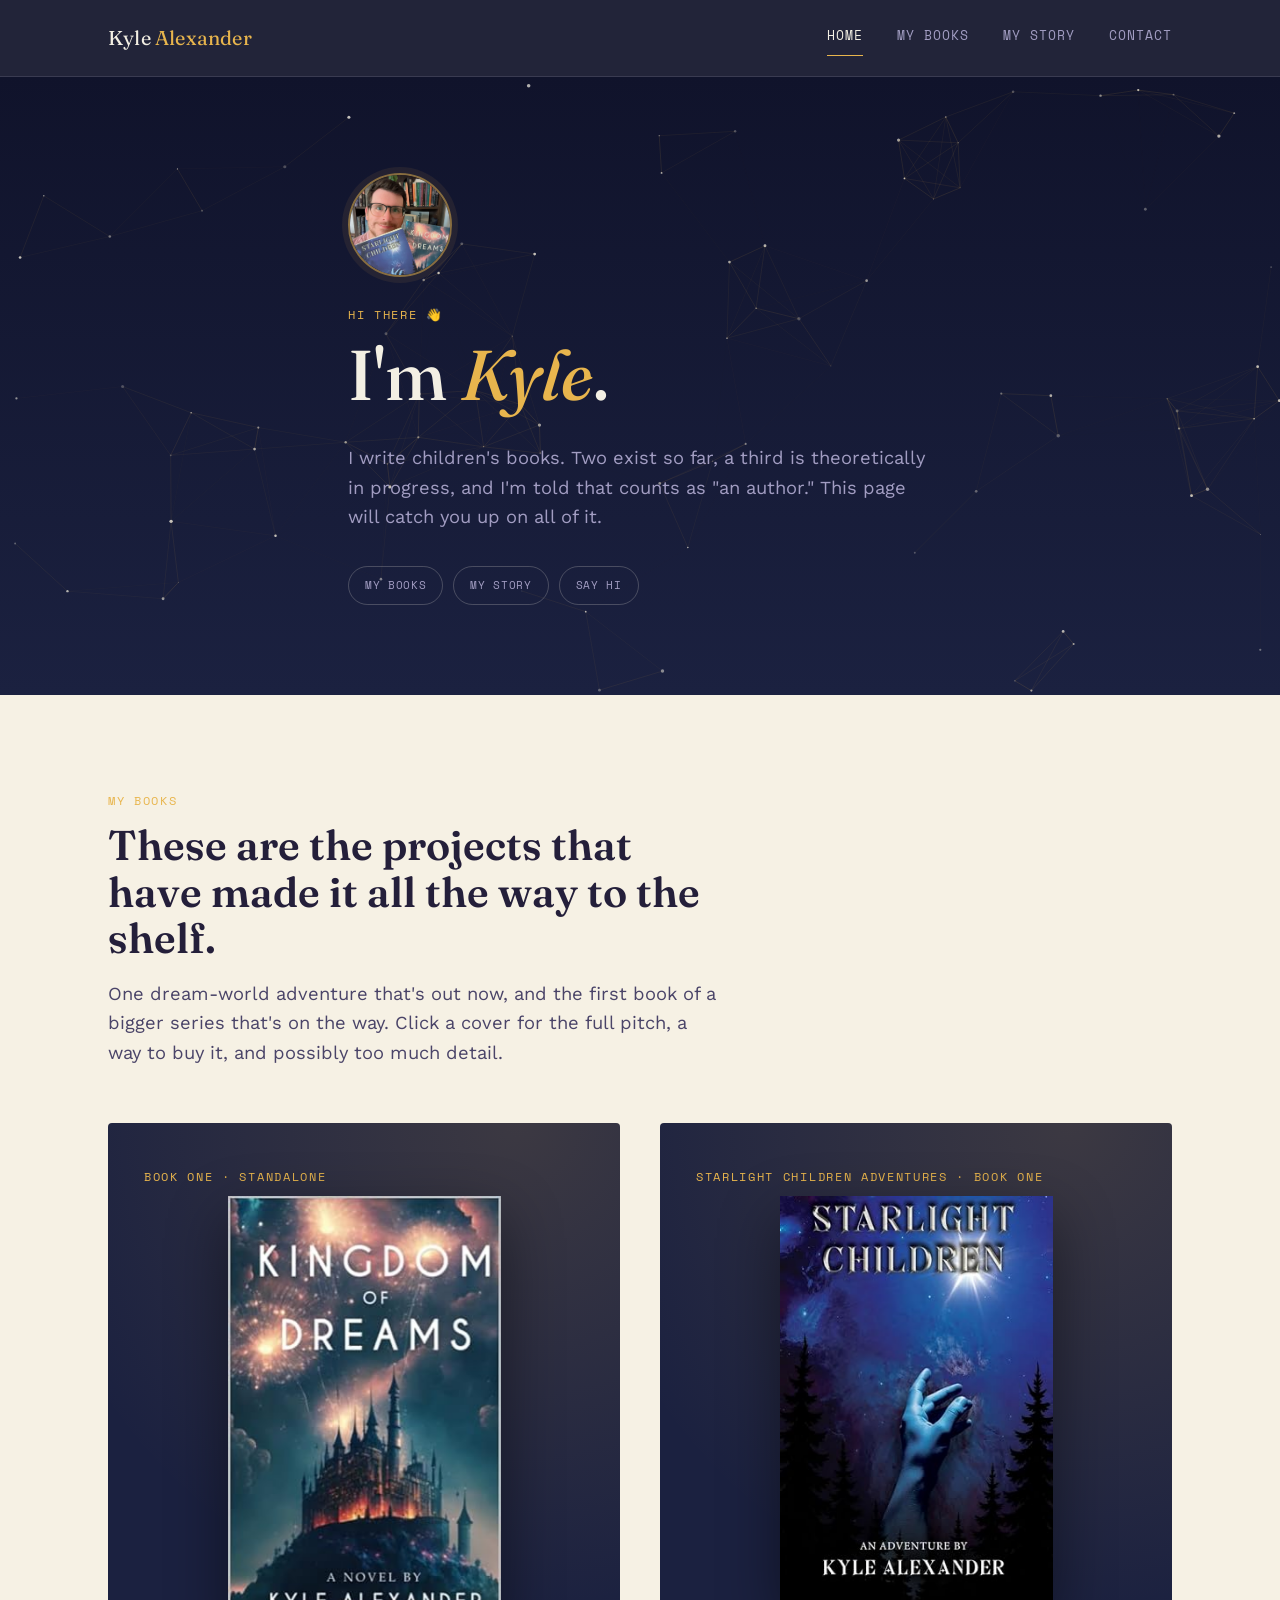
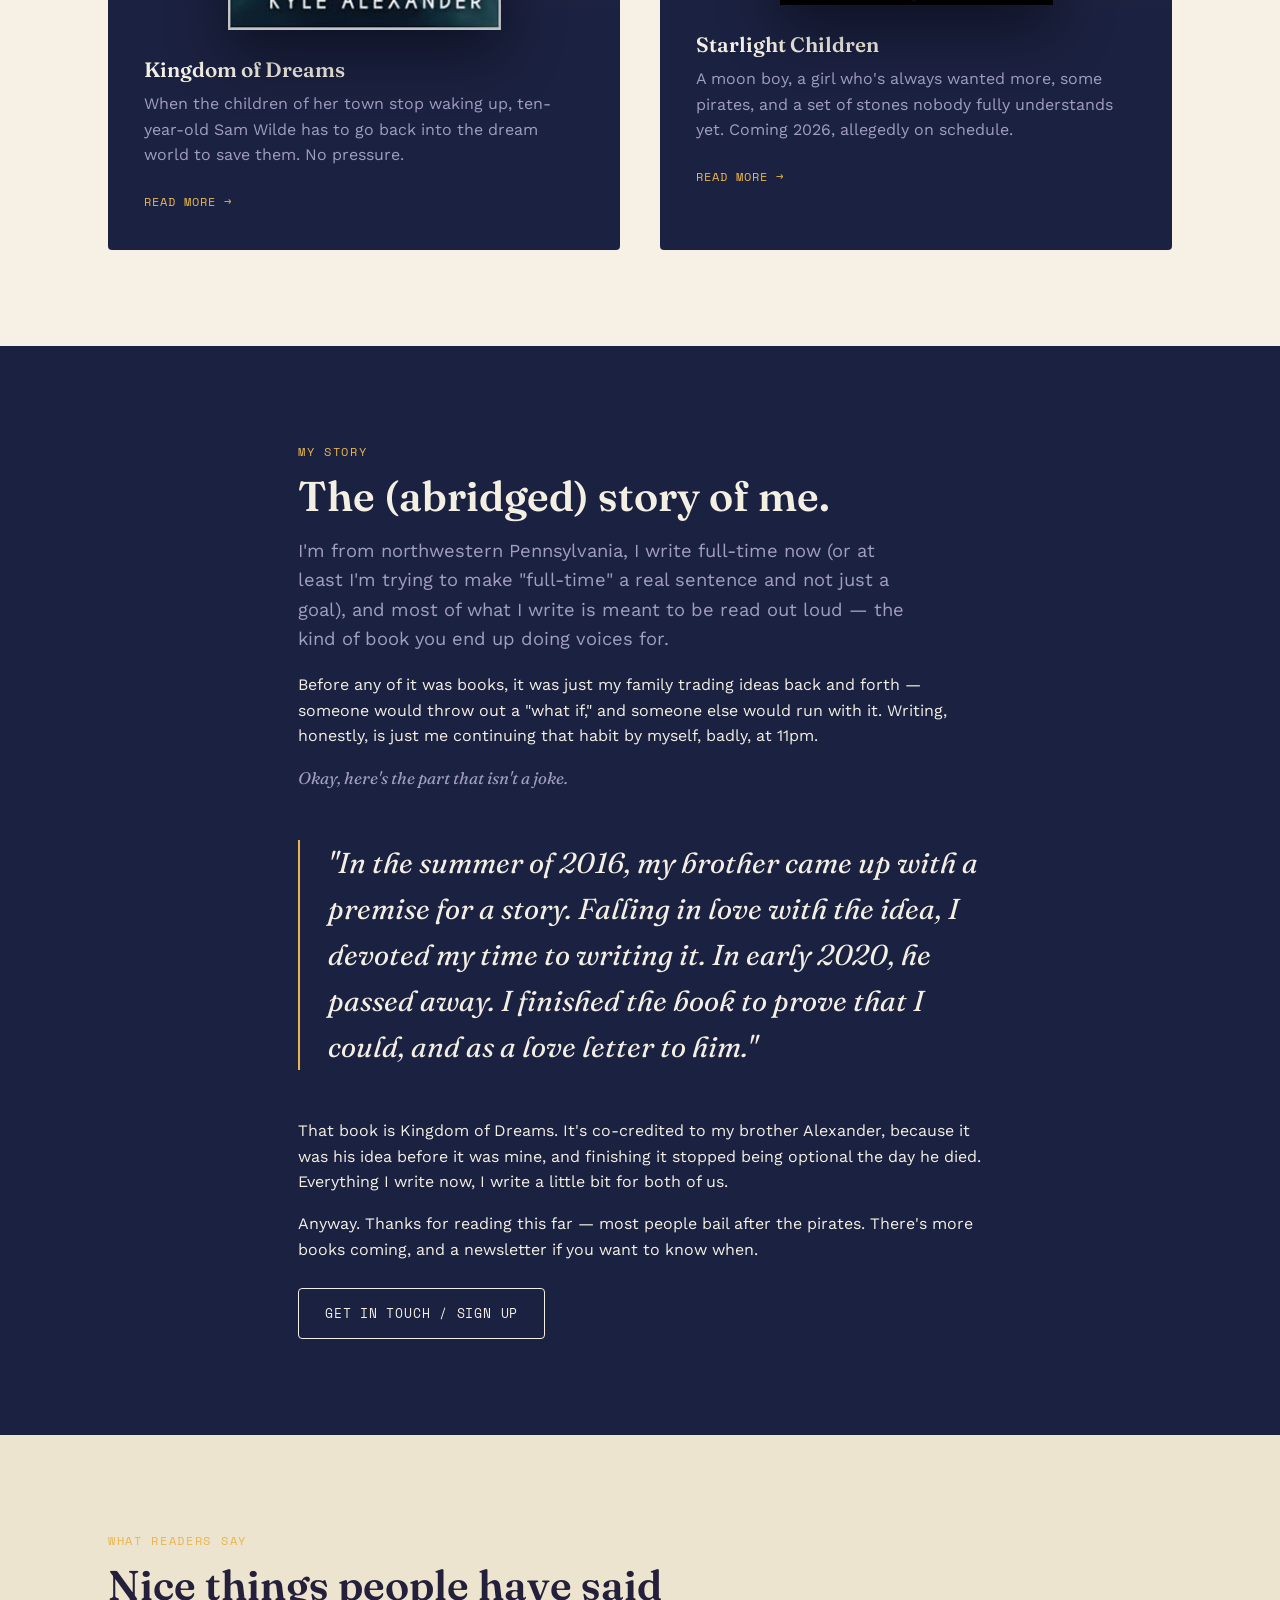
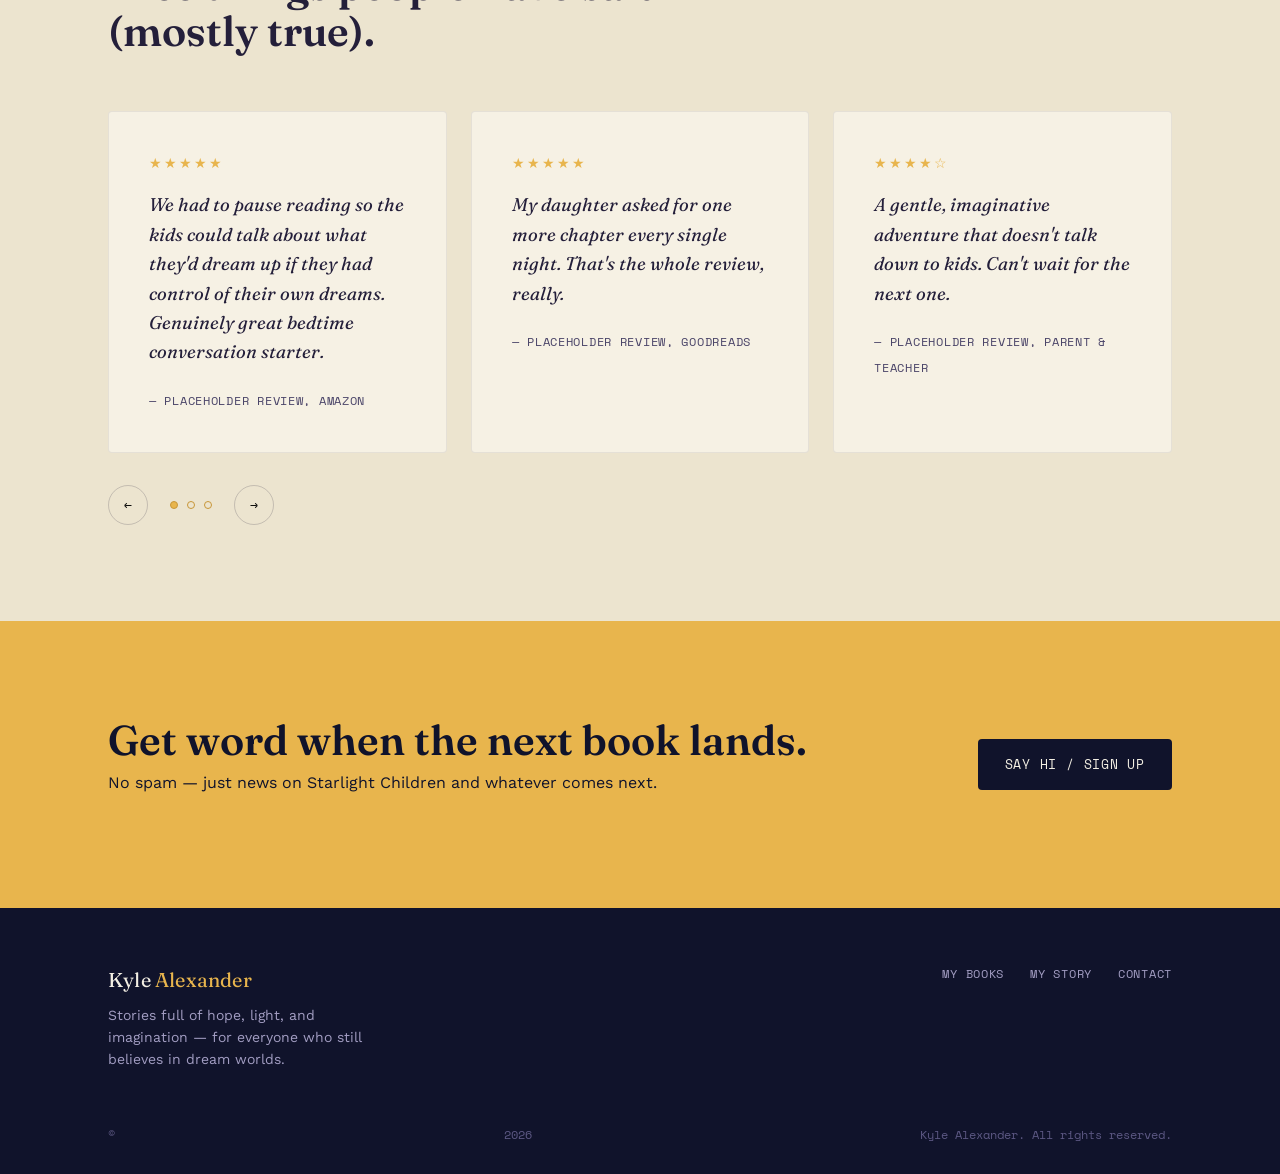
==== index.html @ 5c40b2c9 "Kyle Alexander Writes - initial commit" ====
<!DOCTYPE html>
<html lang="en">
<head>
<meta charset="UTF-8">
<meta name="viewport" content="width=device-width, initial-scale=1.0">
<title>Kyle Alexander — Author of Kingdom of Dreams &amp; Starlight Children</title>
<meta name="description" content="Hi, I'm Kyle. I write kids' books about dream worlds and moon boys. Here are the books, and the story behind them.">
<link rel="preconnect" href="https://fonts.googleapis.com">
<link rel="preconnect" href="https://fonts.gstatic.com" crossorigin>
<link href="https://fonts.googleapis.com/css2?family=Fraunces:ital,wght@0,400;0,500;0,600;1,500&family=Work+Sans:wght@400;500;600&family=Space+Mono:wght@400;700&display=swap" rel="stylesheet">
<link rel="icon" href="assets/kyle-small.webp" type="image/webp">
<link rel="stylesheet" href="style.css">
</head>
<body>

<nav class="site-nav">
  <div class="wrap">
    <a href="index.html" class="brand">Kyle <span>Alexander</span></a>
    <button class="nav-toggle" aria-label="Toggle menu" aria-expanded="false">
      <span></span><span></span><span></span>
    </button>
    <div class="nav-links">
      <a href="index.html" class="active">Home</a>
      <a href="index.html#books">My Books</a>
      <a href="index.html#story">My Story</a>
      <a href="contact.html">Contact</a>
    </div>
  </div>
</nav>

<header class="intro-hero">
  <canvas id="hero-sky" aria-hidden="true"></canvas>
  <div class="wrap">
    <div class="portrait-avatar reveal">
      <img src="assets/kyle-alexander.png" alt="Kyle Alexander">
    </div>
    <p class="eyebrow reveal">Hi there 👋</p>
    <h1 class="reveal">I'm <em>Kyle</em>.</h1>
    <p class="lede reveal">I write children's books. Two exist so far, a third is theoretically in progress, and I'm told that counts as "an author." This page will catch you up on all of it.</p>
    <div class="jump-row reveal">
      <a href="#books" class="jump-pill">My books</a>
      <a href="#story" class="jump-pill">My story</a>
      <a href="contact.html" class="jump-pill">Say hi</a>
    </div>
  </div>
</header>

<section class="section-parchment" id="books">
  <div class="wrap">
    <div class="section-head reveal">
      <p class="eyebrow">My books</p>
      <h2>These are the projects that have made it all the way to the shelf.</h2>
      <p class="lede">One dream-world adventure that's out now, and the first book of a bigger series that's on the way. Click a cover for the full pitch, a way to buy it, and possibly too much detail.</p>
    </div>

    <div class="book-grid">
      <a href="kingdom-of-dreams.html" class="book-card reveal">
        <p class="eyebrow">Book One · Standalone</p>
        <div class="cover-wrap">
          <img class="cover" src="assets/kingdom-of-dreams.jpg" alt="Kingdom of Dreams book cover">
        </div>
        <h3>Kingdom of Dreams</h3>
        <p class="hook">When the children of her town stop waking up, ten-year-old Sam Wilde has to go back into the dream world to save them. No pressure.</p>
        <span class="go">Read more <span class="arrow">→</span></span>
      </a>

      <a href="starlight-children.html" class="book-card reveal">
        <p class="eyebrow">Starlight Children Adventures · Book One</p>
        <div class="cover-wrap">
          <img class="cover" src="assets/starlight-children.jpg" alt="Starlight Children book cover">
        </div>
        <h3>Starlight Children</h3>
        <p class="hook">A moon boy, a girl who's always wanted more, some pirates, and a set of stones nobody fully understands yet. Coming 2026, allegedly on schedule.</p>
        <span class="go">Read more <span class="arrow">→</span></span>
      </a>
    </div>
  </div>
</section>

<section class="section-dark" id="story">
  <div class="wrap" style="max-width:74ch;">
    <p class="eyebrow reveal">My story</p>
    <h2 class="reveal">The (abridged) story of me.</h2>

    <p class="lede reveal">I'm from northwestern Pennsylvania, I write full-time now (or at least I'm trying to make "full-time" a real sentence and not just a goal), and most of what I write is meant to be read out loud — the kind of book you end up doing voices for.</p>

    <p class="reveal">Before any of it was books, it was just my family trading ideas back and forth — someone would throw out a "what if," and someone else would run with it. Writing, honestly, is just me continuing that habit by myself, badly, at 11pm.</p>

    <p class="reveal aside-note-dark">Okay, here's the part that isn't a joke.</p>

    <p class="pull-quote reveal">"In the summer of 2016, my brother came up with a premise for a story. Falling in love with the idea, I devoted my time to writing it. In early 2020, he passed away. I finished the book to prove that I could, and as a love letter to him."</p>

    <p class="reveal">That book is Kingdom of Dreams. It's co-credited to my brother Alexander, because it was his idea before it was mine, and finishing it stopped being optional the day he died. Everything I write now, I write a little bit for both of us.</p>

    <p class="reveal">Anyway. Thanks for reading this far — most people bail after the pirates. There's more books coming, and a newsletter if you want to know when.</p>

    <div class="btn-row reveal">
      <a href="contact.html" class="btn btn-outline">Get in touch / sign up</a>
    </div>
  </div>
</section>

<section class="testimonial-band">
  <div class="wrap">
    <div class="section-head reveal">
      <p class="eyebrow">What readers say</p>
      <h2>Nice things people have said (mostly true).</h2>
    </div>

    <div class="carousel" data-carousel>
      <div class="carousel-track">

        <article class="testimonial">
          <p class="stars">★★★★★</p>
          <blockquote>We had to pause reading so the kids could talk about what they'd dream up if they had control of their own dreams. Genuinely great bedtime conversation starter.</blockquote>
          <cite>— Placeholder review, Amazon</cite>
        </article>

        <article class="testimonial">
          <p class="stars">★★★★★</p>
          <blockquote>My daughter asked for one more chapter every single night. That's the whole review, really.</blockquote>
          <cite>— Placeholder review, Goodreads</cite>
        </article>

        <article class="testimonial">
          <p class="stars">★★★★☆</p>
          <blockquote>A gentle, imaginative adventure that doesn't talk down to kids. Can't wait for the next one.</blockquote>
          <cite>— Placeholder review, parent &amp; teacher</cite>
        </article>

        <article class="testimonial">
          <p class="stars">★★★★★</p>
          <blockquote>The kind of book you find yourself thinking about long after the last page. Beautifully hopeful.</blockquote>
          <cite>— Placeholder review, Amazon</cite>
        </article>

        <article class="testimonial">
          <p class="stars">★★★★★</p>
          <blockquote>Read it in three sittings with my nephew. He's already asking when Starlight Children comes out.</blockquote>
          <cite>— Placeholder review, Goodreads</cite>
        </article>

      </div>

      <div class="carousel-controls">
        <button class="carousel-arrow" data-prev aria-label="Previous testimonials">←</button>
        <div class="carousel-dots"></div>
        <button class="carousel-arrow" data-next aria-label="Next testimonials">→</button>
      </div>
    </div>
  </div>
</section>

<section class="newsletter-band">
  <div class="wrap">
    <div>
      <h2>Get word when the next book lands.</h2>
      <p>No spam — just news on Starlight Children and whatever comes next.</p>
    </div>
    <a href="contact.html" class="btn btn-primary">Say hi / sign up</a>
  </div>
</section>

<footer>
  <div class="wrap">
    <div>
      <div class="brand">Kyle <span>Alexander</span></div>
      <p style="max-width:32ch; font-size:14px;">Stories full of hope, light, and imagination — for everyone who still believes in dream worlds.</p>
    </div>
    <div class="footer-links">
      <a href="index.html#books">My Books</a>
      <a href="index.html#story">My Story</a>
      <a href="contact.html">Contact</a>
    </div>
  </div>
  <div class="wrap footer-fine">© <span id="year"></span> Kyle Alexander. All rights reserved.</div>
</footer>

<script>document.getElementById("year").textContent = new Date().getFullYear();</script>
<script src="script.js"></script>
</body>
</html>
---- style.css ----
/* ==========================================================================
   Kyle Alexander — author site
   Design language: dusk-sky / star-chart. Dark indigo grounds, warm gold
   starlight accents, a dusty rose for the personal/family thread. Mono
   "catalog" labels stand in for the numbered-list default, styled like
   entries in a star chart — it's a stand-in for chapter/book numbering
   that actually means something for this subject.
   ========================================================================== */

:root {
  --midnight: #10132b;
  --indigo: #1b2140;
  --indigo-soft: #262c52;
  --indigo-line: rgba(232, 226, 255, 0.12);

  --parchment: #f6f1e4;
  --parchment-dim: #ece4cf;
  --ink: #241f3a;
  --ink-soft: #4a4468;

  --gold: #e8b54d;
  --gold-dim: #c89638;
  --rose: #c97b84;

  --ivory: #f3efe3;
  --muted: #a29dc2;

  --font-display: "Fraunces", "Iowan Old Style", Georgia, serif;
  --font-body: "Work Sans", -apple-system, BlinkMacSystemFont, sans-serif;
  --font-mono: "Space Mono", "SFMono-Regular", Menlo, monospace;

  --container: 1120px;
  --radius: 4px;
}

* { box-sizing: border-box; }

html {
  scroll-behavior: smooth;
}

@media (prefers-reduced-motion: reduce) {
  html { scroll-behavior: auto; }
  * { animation-duration: 0.01ms !important; animation-iteration-count: 1 !important; transition-duration: 0.01ms !important; }
}

body {
  margin: 0;
  font-family: var(--font-body);
  background: var(--parchment);
  color: var(--ink);
  -webkit-font-smoothing: antialiased;
  line-height: 1.6;
}

img { max-width: 100%; display: block; }

a { color: inherit; text-decoration: none; }

.wrap {
  max-width: var(--container);
  margin: 0 auto;
  padding: 0 28px;
}

.eyebrow {
  font-family: var(--font-mono);
  font-size: 12px;
  letter-spacing: 0.14em;
  text-transform: uppercase;
  color: var(--gold);
}

h1, h2, h3 {
  font-family: var(--font-display);
  font-weight: 600;
  margin: 0 0 0.4em;
  line-height: 1.12;
}

h1 { font-size: clamp(2.4rem, 5vw + 1rem, 4.4rem); font-weight: 500; }
h2 { font-size: clamp(1.8rem, 2.6vw + 1rem, 2.6rem); }
h3 { font-size: 1.3rem; }

p { margin: 0 0 1em; }

.lede {
  font-size: 1.15rem;
  color: var(--ink-soft);
  max-width: 56ch;
}

/* ---------- buttons ---------- */
.btn {
  display: inline-flex;
  align-items: center;
  gap: 8px;
  font-family: var(--font-mono);
  font-size: 13px;
  letter-spacing: 0.06em;
  text-transform: uppercase;
  padding: 14px 26px;
  border-radius: var(--radius);
  border: 1px solid transparent;
  cursor: pointer;
  transition: transform 0.2s ease, background 0.2s ease, border-color 0.2s ease, color 0.2s ease;
}
.btn:active { transform: translateY(1px); }

.btn-primary {
  background: var(--gold);
  color: var(--midnight);
}
.btn-primary:hover { background: var(--ivory); }

.btn-outline {
  background: transparent;
  border-color: currentColor;
  color: inherit;
}
.btn-outline:hover { background: rgba(232, 181, 77, 0.12); border-color: var(--gold); color: var(--gold); }

.btn-row {
  display: flex;
  flex-wrap: wrap;
  gap: 14px;
  margin-top: 1.6em;
}

/* ---------- nav ---------- */
.site-nav {
  position: sticky;
  top: 0;
  z-index: 50;
  background: rgba(16, 19, 43, 0.92);
  backdrop-filter: blur(8px);
  border-bottom: 1px solid var(--indigo-line);
}
.site-nav .wrap {
  display: flex;
  align-items: center;
  justify-content: space-between;
  height: 76px;
}
.brand {
  font-family: var(--font-display);
  font-size: 1.25rem;
  color: var(--ivory);
  letter-spacing: 0.01em;
}
.brand span { color: var(--gold); }

.nav-links {
  display: flex;
  gap: 34px;
  font-family: var(--font-mono);
  font-size: 12.5px;
  letter-spacing: 0.08em;
  text-transform: uppercase;
}
.nav-links a {
  color: var(--muted);
  position: relative;
  padding-bottom: 4px;
  transition: color 0.2s ease;
}
.nav-links a:hover, .nav-links a.active { color: var(--ivory); }
.nav-links a.active::after {
  content: "";
  position: absolute;
  left: 0; right: 0; bottom: -6px;
  height: 1px;
  background: var(--gold);
}

.nav-toggle {
  display: none;
  flex-direction: column;
  gap: 5px;
  background: none;
  border: none;
  cursor: pointer;
  padding: 8px;
}
.nav-toggle span {
  width: 22px; height: 1.5px; background: var(--ivory);
}

@media (max-width: 760px) {
  .nav-toggle { display: flex; }
  .nav-links {
    position: absolute;
    top: 76px; left: 0; right: 0;
    background: var(--midnight);
    flex-direction: column;
    gap: 0;
    max-height: 0;
    overflow: hidden;
    transition: max-height 0.3s ease;
    border-bottom: 1px solid var(--indigo-line);
  }
  .nav-links.open { max-height: 320px; }
  .nav-links a { padding: 16px 28px; display: block; border-top: 1px solid var(--indigo-line); }
}

/* ---------- hero ---------- */
.hero {
  position: relative;
  background: linear-gradient(180deg, var(--midnight) 0%, var(--indigo) 100%);
  color: var(--ivory);
  overflow: hidden;
  padding: 108px 0 130px;
}
.hero canvas {
  position: absolute;
  inset: 0;
  width: 100%;
  height: 100%;
}
.hero .wrap { position: relative; z-index: 2; }
.hero-inner { max-width: 640px; }
.hero .lede { color: var(--muted); }
.hero h1 { color: var(--ivory); }
.hero h1 em { font-style: italic; color: var(--gold); }

.scroll-cue {
  margin-top: 64px;
  font-family: var(--font-mono);
  font-size: 11px;
  letter-spacing: 0.12em;
  text-transform: uppercase;
  color: var(--muted);
  display: flex;
  align-items: center;
  gap: 10px;
}
.scroll-cue::before {
  content: "";
  width: 26px; height: 1px;
  background: var(--gold);
  display: inline-block;
}

/* ---------- section shell ---------- */
section { padding: 96px 0; }
.section-head { max-width: 62ch; margin-bottom: 56px; }
.section-dark { background: var(--indigo); color: var(--ivory); }
.section-dark .section-head .lede { color: var(--muted); }
.section-parchment { background: var(--parchment); }

/* ---------- book grid ---------- */
.book-grid {
  display: grid;
  grid-template-columns: 1fr 1fr;
  gap: 40px;
}
@media (max-width: 720px) {
  .book-grid { grid-template-columns: 1fr; }
}

.book-card {
  display: block;
  position: relative;
  background: var(--indigo);
  color: var(--ivory);
  border-radius: var(--radius);
  padding: 44px 36px 36px;
  overflow: hidden;
  isolation: isolate;
  transition: transform 0.35s ease, box-shadow 0.35s ease;
}
.book-card::before {
  content: "";
  position: absolute;
  inset: 0;
  background: radial-gradient(circle at 80% 0%, rgba(232,181,77,0.16), transparent 60%);
  z-index: -1;
}
.book-card:hover {
  transform: translateY(-6px);
  box-shadow: 0 28px 50px -20px rgba(16, 19, 43, 0.55);
}
.book-card .cover-wrap {
  display: flex;
  justify-content: center;
  margin-bottom: 28px;
  perspective: 900px;
}
.book-card img.cover {
  width: 62%;
  filter: drop-shadow(0 22px 30px rgba(0,0,0,0.45));
  transition: transform 0.4s ease;
  will-change: transform;
}
.book-card:hover img.cover { transform: rotateY(-6deg) rotateX(3deg) scale(1.03); }

.book-card .eyebrow { display: block; margin-bottom: 10px; }
.book-card h3 { color: var(--ivory); margin-bottom: 10px; }
.book-card p.hook { color: var(--muted); margin-bottom: 20px; }
.book-card .go {
  font-family: var(--font-mono);
  font-size: 12px;
  letter-spacing: 0.08em;
  text-transform: uppercase;
  color: var(--gold);
  display: inline-flex;
  align-items: center;
  gap: 8px;
}
.book-card .go .arrow { transition: transform 0.25s ease; }
.book-card:hover .go .arrow { transform: translateX(6px); }

/* ---------- about teaser / split ---------- */
.split {
  display: grid;
  grid-template-columns: 0.85fr 1.15fr;
  gap: 60px;
  align-items: center;
}
@media (max-width: 800px) {
  .split { grid-template-columns: 1fr; gap: 32px; }
}
.portrait-frame {
  aspect-ratio: 4/5;
  border-radius: var(--radius);
  background: linear-gradient(160deg, var(--indigo-soft), var(--midnight));
  display: flex;
  align-items: center;
  justify-content: center;
  border: 1px solid var(--indigo-line);
}
.portrait-frame span {
  font-family: var(--font-mono);
  font-size: 11px;
  letter-spacing: 0.1em;
  text-transform: uppercase;
  color: var(--muted);
  text-align: center;
  padding: 0 30px;
}
.portrait-frame img { width: 100%; height: 100%; object-fit: cover; border-radius: var(--radius); }

/* ---------- testimonials ---------- */
.testimonial-band { background: var(--parchment-dim); }
.carousel {
  position: relative;
  overflow: hidden;
}
.carousel-track {
  display: flex;
  gap: 24px;
  transition: transform 0.5s cubic-bezier(.65,.05,.36,1);
  cursor: grab;
}
.carousel-track:active { cursor: grabbing; }
.testimonial {
  flex: 0 0 100%;
  background: var(--parchment);
  border: 1px solid rgba(36,31,58,0.08);
  border-radius: var(--radius);
  padding: 40px;
}
@media (min-width: 700px) {
  .testimonial { flex-basis: calc(50% - 12px); }
}
@media (min-width: 1000px) {
  .testimonial { flex-basis: calc(33.333% - 16px); }
}
.testimonial .stars { color: var(--gold); font-family: var(--font-mono); font-size: 14px; margin-bottom: 16px; letter-spacing: 2px; }
.testimonial blockquote {
  margin: 0 0 20px;
  font-family: var(--font-display);
  font-size: 1.15rem;
  font-style: italic;
  color: var(--ink);
}
.testimonial cite {
  font-family: var(--font-mono);
  font-style: normal;
  font-size: 12px;
  letter-spacing: 0.06em;
  text-transform: uppercase;
  color: var(--ink-soft);
}

.carousel-controls {
  display: flex;
  align-items: center;
  gap: 22px;
  margin-top: 32px;
}
.carousel-dots { display: flex; gap: 9px; }
.carousel-dots button {
  width: 8px; height: 8px; border-radius: 50%;
  border: 1px solid var(--gold-dim);
  background: transparent;
  padding: 0;
  cursor: pointer;
  transition: background 0.2s ease;
}
.carousel-dots button.active { background: var(--gold); }
.carousel-arrow {
  width: 40px; height: 40px;
  border-radius: 50%;
  border: 1px solid rgba(36,31,58,0.2);
  background: transparent;
  display: flex; align-items: center; justify-content: center;
  cursor: pointer;
  font-family: var(--font-mono);
  transition: border-color 0.2s ease, color 0.2s ease;
}
.carousel-arrow:hover { border-color: var(--gold); color: var(--gold-dim); }

/* ---------- newsletter band ---------- */
.newsletter-band {
  background: var(--gold);
  color: var(--midnight);
}
.newsletter-band .wrap {
  display: flex;
  align-items: center;
  justify-content: space-between;
  gap: 30px;
  flex-wrap: wrap;
}
.newsletter-band h2 { margin-bottom: 6px; }
.newsletter-band .btn-primary { background: var(--midnight); color: var(--ivory); }
.newsletter-band .btn-primary:hover { background: var(--indigo); }

/* ---------- footer ---------- */
footer {
  background: var(--midnight);
  color: var(--muted);
  padding: 56px 0 30px;
}
footer .wrap {
  display: flex;
  justify-content: space-between;
  flex-wrap: wrap;
  gap: 28px;
}
footer .brand { margin-bottom: 8px; }
.footer-links { display: flex; gap: 26px; font-family: var(--font-mono); font-size: 12px; letter-spacing: 0.06em; text-transform: uppercase; }
.footer-links a:hover { color: var(--gold); }
.footer-fine { margin-top: 40px; font-size: 12px; font-family: var(--font-mono); color: #5c5883; }

/* ==========================================================================
   Intro hero (home page) — "Hi, I'm Kyle"
   ========================================================================== */
.intro-hero {
  position: relative;
  background: linear-gradient(180deg, var(--midnight) 0%, var(--indigo) 100%);
  color: var(--ivory);
  overflow: hidden;
  padding: 96px 0 90px;
}
.intro-hero canvas { position: absolute; inset: 0; width: 100%; height: 100%; }
.intro-hero .wrap { position: relative; z-index: 2; max-width: 640px; }

.portrait-avatar {
  width: 104px;
  height: 104px;
  border-radius: 50%;
  overflow: hidden;
  border: 2px solid rgba(232, 181, 77, 0.55);
  margin-bottom: 28px;
  box-shadow: 0 0 0 6px rgba(232, 181, 77, 0.08);
}
.portrait-avatar img { width: 100%; height: 100%; object-fit: cover; }

.intro-hero h1 { color: var(--ivory); }
.intro-hero h1 em { font-style: italic; color: var(--gold); }
.intro-hero .lede { color: var(--muted); }

.jump-row {
  display: flex;
  flex-wrap: wrap;
  gap: 10px;
  margin-top: 34px;
}
.jump-pill {
  font-family: var(--font-mono);
  font-size: 11px;
  letter-spacing: 0.06em;
  text-transform: uppercase;
  padding: 10px 16px;
  border: 1px solid rgba(243, 239, 227, 0.22);
  border-radius: 999px;
  color: var(--muted);
  transition: border-color 0.2s ease, color 0.2s ease, background 0.2s ease;
}
.jump-pill:hover { border-color: var(--gold); color: var(--gold); background: rgba(232,181,77,0.08); }

.inline-link {
  color: var(--gold-dim);
  border-bottom: 1px solid currentColor;
  padding-bottom: 1px;
}
.inline-link:hover { color: var(--gold); }

/* ---------- aside / handwritten-note style callout ---------- */
.aside-note {
  font-family: var(--font-display);
  font-style: italic;
  color: var(--ink-soft);
  font-size: 1.05rem;
}
.aside-note-dark {
  font-family: var(--font-display);
  font-style: italic;
  color: var(--muted);
  font-size: 1.05rem;
}

/* keep body copy legible inside dark sections — .lede and .pull-quote
   are styled for parchment by default, so they need light-mode variants
   wherever they land on the dark indigo background */
.section-dark .lede { color: var(--muted); }
.section-dark .pull-quote { color: var(--ivory); border-left-color: var(--gold); }

/* ---------- reveal-on-scroll ---------- */
.reveal {
  opacity: 0;
  transform: translateY(24px);
  transition: opacity 0.7s ease, transform 0.7s ease;
}
.reveal.is-visible {
  opacity: 1;
  transform: translateY(0);
}

/* ==========================================================================
   Book detail pages
   ========================================================================== */
.book-hero {
  background: linear-gradient(180deg, var(--midnight), var(--indigo));
  color: var(--ivory);
  padding: 72px 0 100px;
}
.book-hero .wrap {
  display: grid;
  grid-template-columns: 0.8fr 1.2fr;
  gap: 64px;
  align-items: center;
}
@media (max-width: 800px) {
  .book-hero .wrap { grid-template-columns: 1fr; gap: 40px; }
}
.book-hero .cover-wrap { display: flex; justify-content: center; }
.book-hero img.cover {
  width: 78%;
  max-width: 340px;
  filter: drop-shadow(0 30px 45px rgba(0,0,0,0.5));
}
.book-hero .series { color: var(--rose); }
.book-hero h1 { color: var(--ivory); margin-bottom: 18px; }
.book-hero .lede { color: var(--muted); max-width: 60ch; }

.meta-row {
  display: flex;
  gap: 34px;
  flex-wrap: wrap;
  margin: 30px 0 0;
  font-family: var(--font-mono);
  font-size: 12px;
  letter-spacing: 0.06em;
  text-transform: uppercase;
  color: var(--muted);
}
.meta-row strong { display: block; color: var(--ivory); font-size: 14px; margin-bottom: 4px; letter-spacing: 0; font-family: var(--font-body); font-weight: 600; }

.other-book-band {
  background: var(--parchment);
  padding: 70px 0;
}
.other-book-card {
  display: flex;
  align-items: center;
  gap: 30px;
  background: var(--indigo);
  color: var(--ivory);
  border-radius: var(--radius);
  padding: 30px;
  transition: transform 0.3s ease;
}
.other-book-card:hover { transform: translateY(-4px); }
.other-book-card img { width: 90px; filter: drop-shadow(0 12px 18px rgba(0,0,0,0.4)); }
.other-book-card .go { color: var(--gold); font-family: var(--font-mono); font-size: 12px; text-transform: uppercase; letter-spacing: 0.06em; margin-top: 8px; display: inline-block; }

/* ==========================================================================
   About page
   ========================================================================== */
.timeline {
  border-left: 1px solid var(--indigo-line);
  margin-left: 6px;
  padding-left: 34px;
  display: flex;
  flex-direction: column;
  gap: 44px;
}
.timeline-item { position: relative; }
.timeline-item::before {
  content: "";
  position: absolute;
  left: -40px; top: 4px;
  width: 9px; height: 9px;
  border-radius: 50%;
  background: var(--gold);
  box-shadow: 0 0 0 4px rgba(232,181,77,0.15);
}
.timeline-item .eyebrow { margin-bottom: 6px; }
.timeline-item h3 { margin-bottom: 8px; }
.timeline-item p { color: var(--muted); margin: 0; max-width: 60ch; }

.pull-quote {
  font-family: var(--font-display);
  font-style: italic;
  font-size: clamp(1.3rem, 2vw + 1rem, 1.8rem);
  color: var(--ink);
  border-left: 2px solid var(--gold);
  padding-left: 28px;
  margin: 48px 0;
  max-width: 62ch;
}

/* ==========================================================================
   Newsletter page
   ========================================================================== */
.newsletter-page .hero-inner { max-width: 560px; }
.form-card {
  background: var(--parchment);
  border-radius: var(--radius);
  padding: 48px;
  max-width: 560px;
  margin: -70px auto 0;
  position: relative;
  z-index: 3;
  box-shadow: 0 30px 60px -30px rgba(16,19,43,0.3);
}
@media (max-width: 600px) {
  .form-card { padding: 32px 24px; margin-top: -40px; }
}
.field {
  margin-bottom: 20px;
}
.field label {
  display: block;
  font-family: var(--font-mono);
  font-size: 11px;
  letter-spacing: 0.08em;
  text-transform: uppercase;
  color: var(--ink-soft);
  margin-bottom: 8px;
}
.field input {
  width: 100%;
  padding: 14px 16px;
  border: 1px solid rgba(36,31,58,0.18);
  border-radius: var(--radius);
  background: #fff;
  font-family: var(--font-body);
  font-size: 15px;
  color: var(--ink);
  transition: border-color 0.2s ease;
}
.field input:focus {
  outline: none;
  border-color: var(--gold-dim);
}
.form-note {
  font-size: 13px;
  color: var(--ink-soft);
  margin-top: 6px;
}
.form-success {
  display: none;
  align-items: flex-start;
  gap: 12px;
  background: rgba(232,181,77,0.14);
  border: 1px solid var(--gold-dim);
  border-radius: var(--radius);
  padding: 18px 20px;
  margin-top: 20px;
  font-size: 14px;
}
.form-success.show { display: flex; }

.embed-note {
  border: 1px dashed rgba(36,31,58,0.25);
  border-radius: var(--radius);
  padding: 18px 20px;
  font-family: var(--font-mono);
  font-size: 12px;
  color: var(--ink-soft);
  margin-top: 30px;
  line-height: 1.7;
}
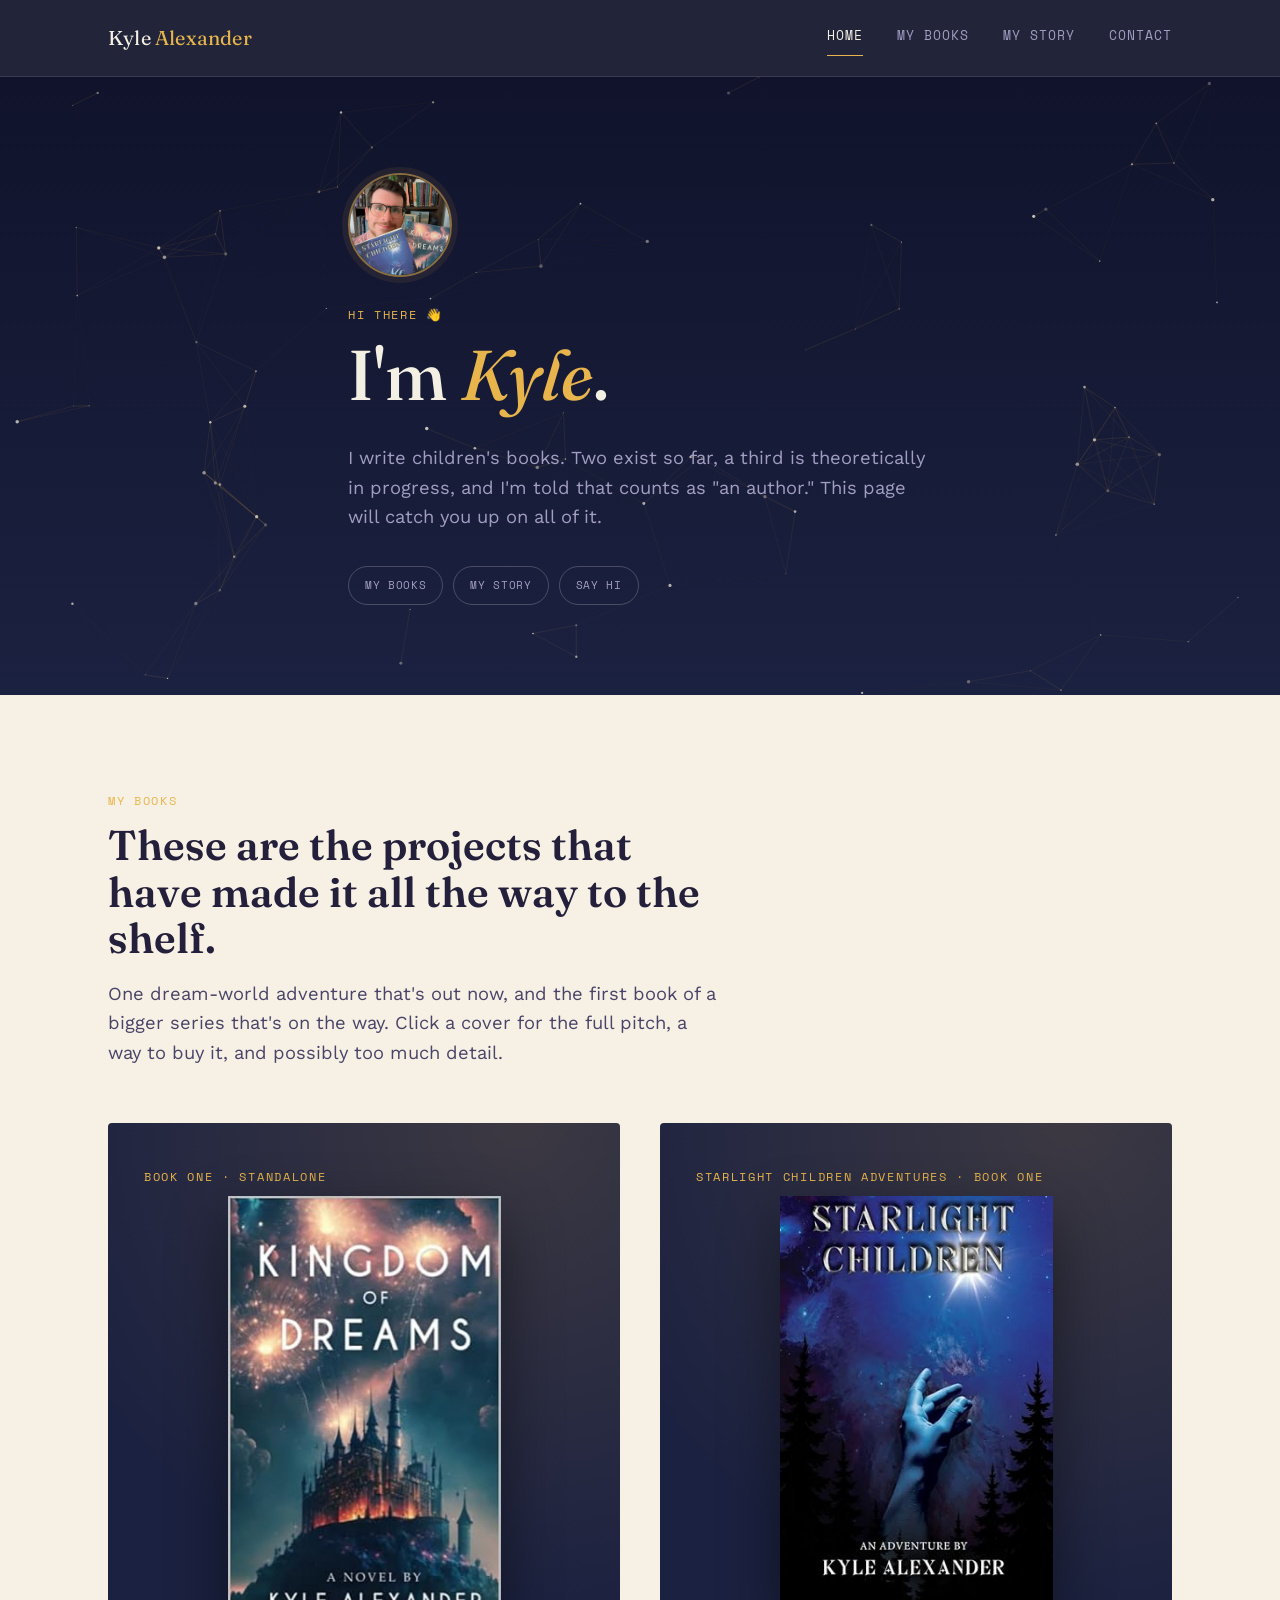
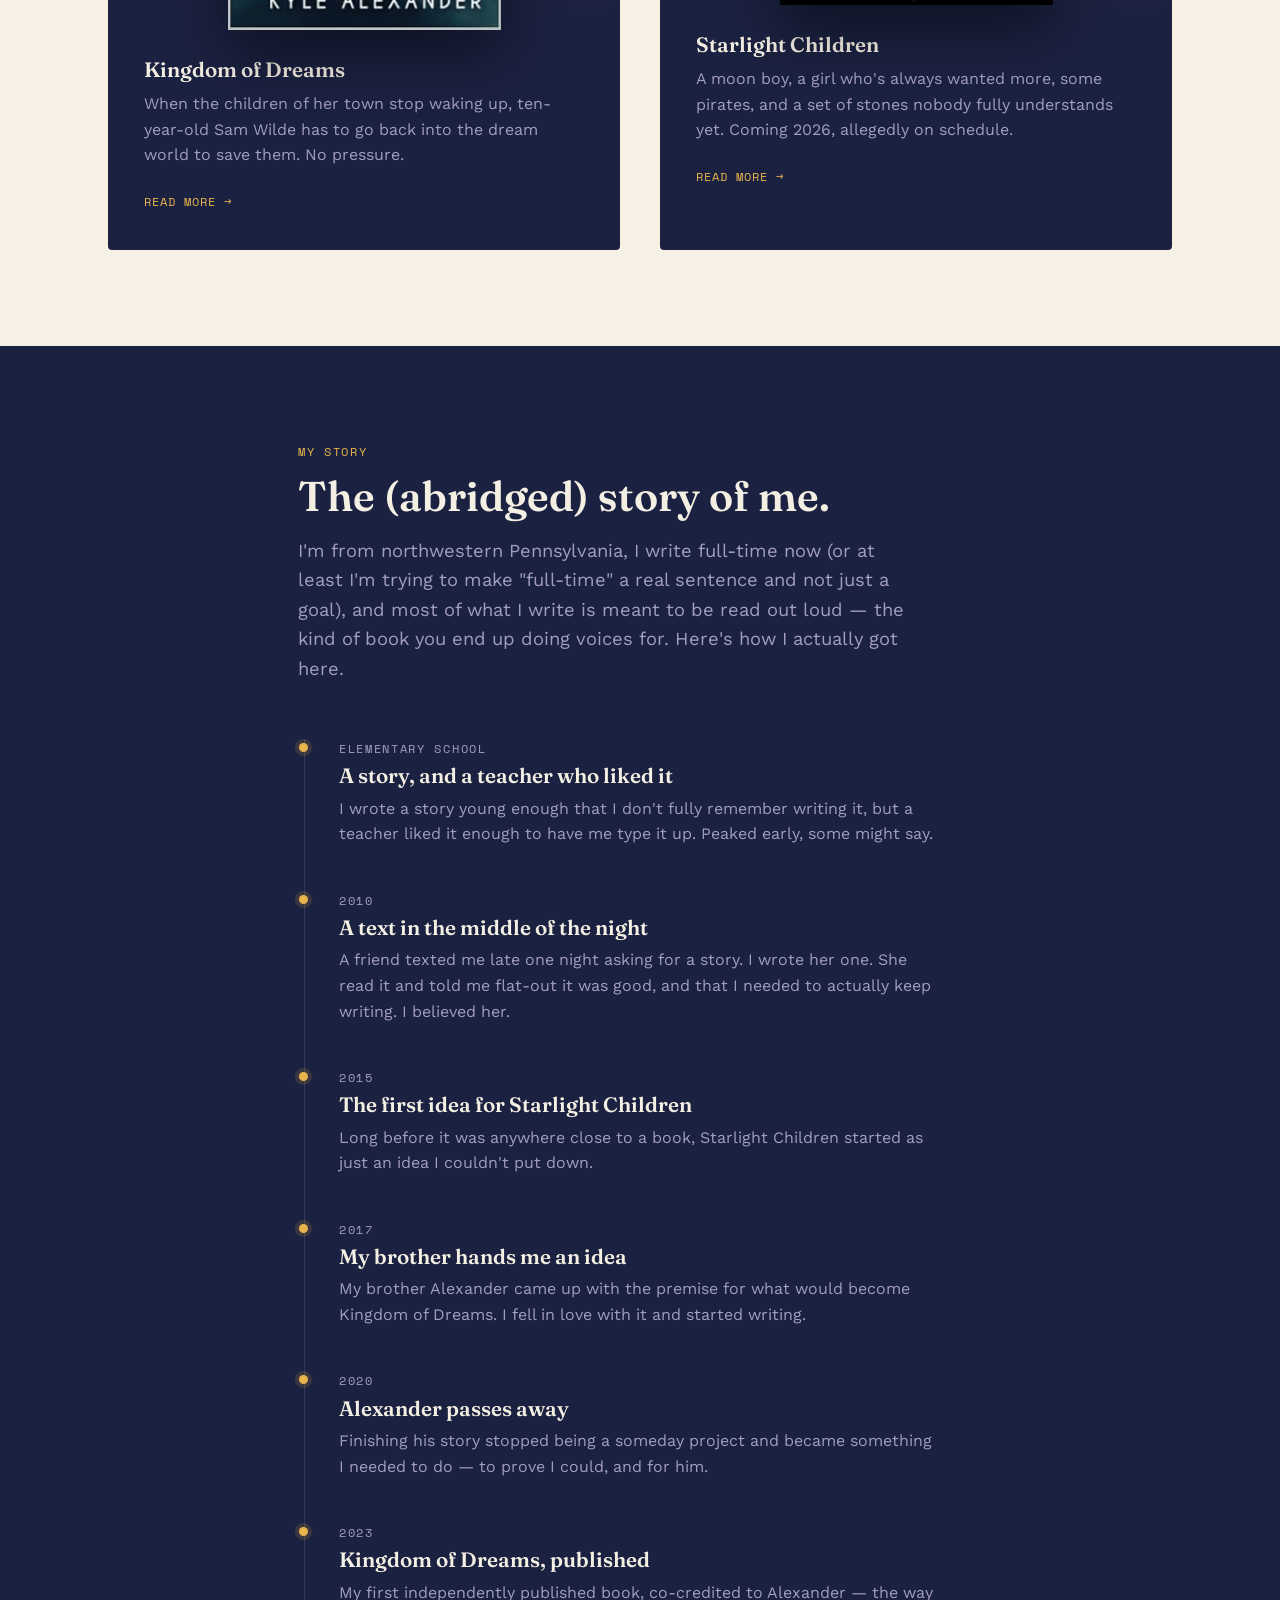
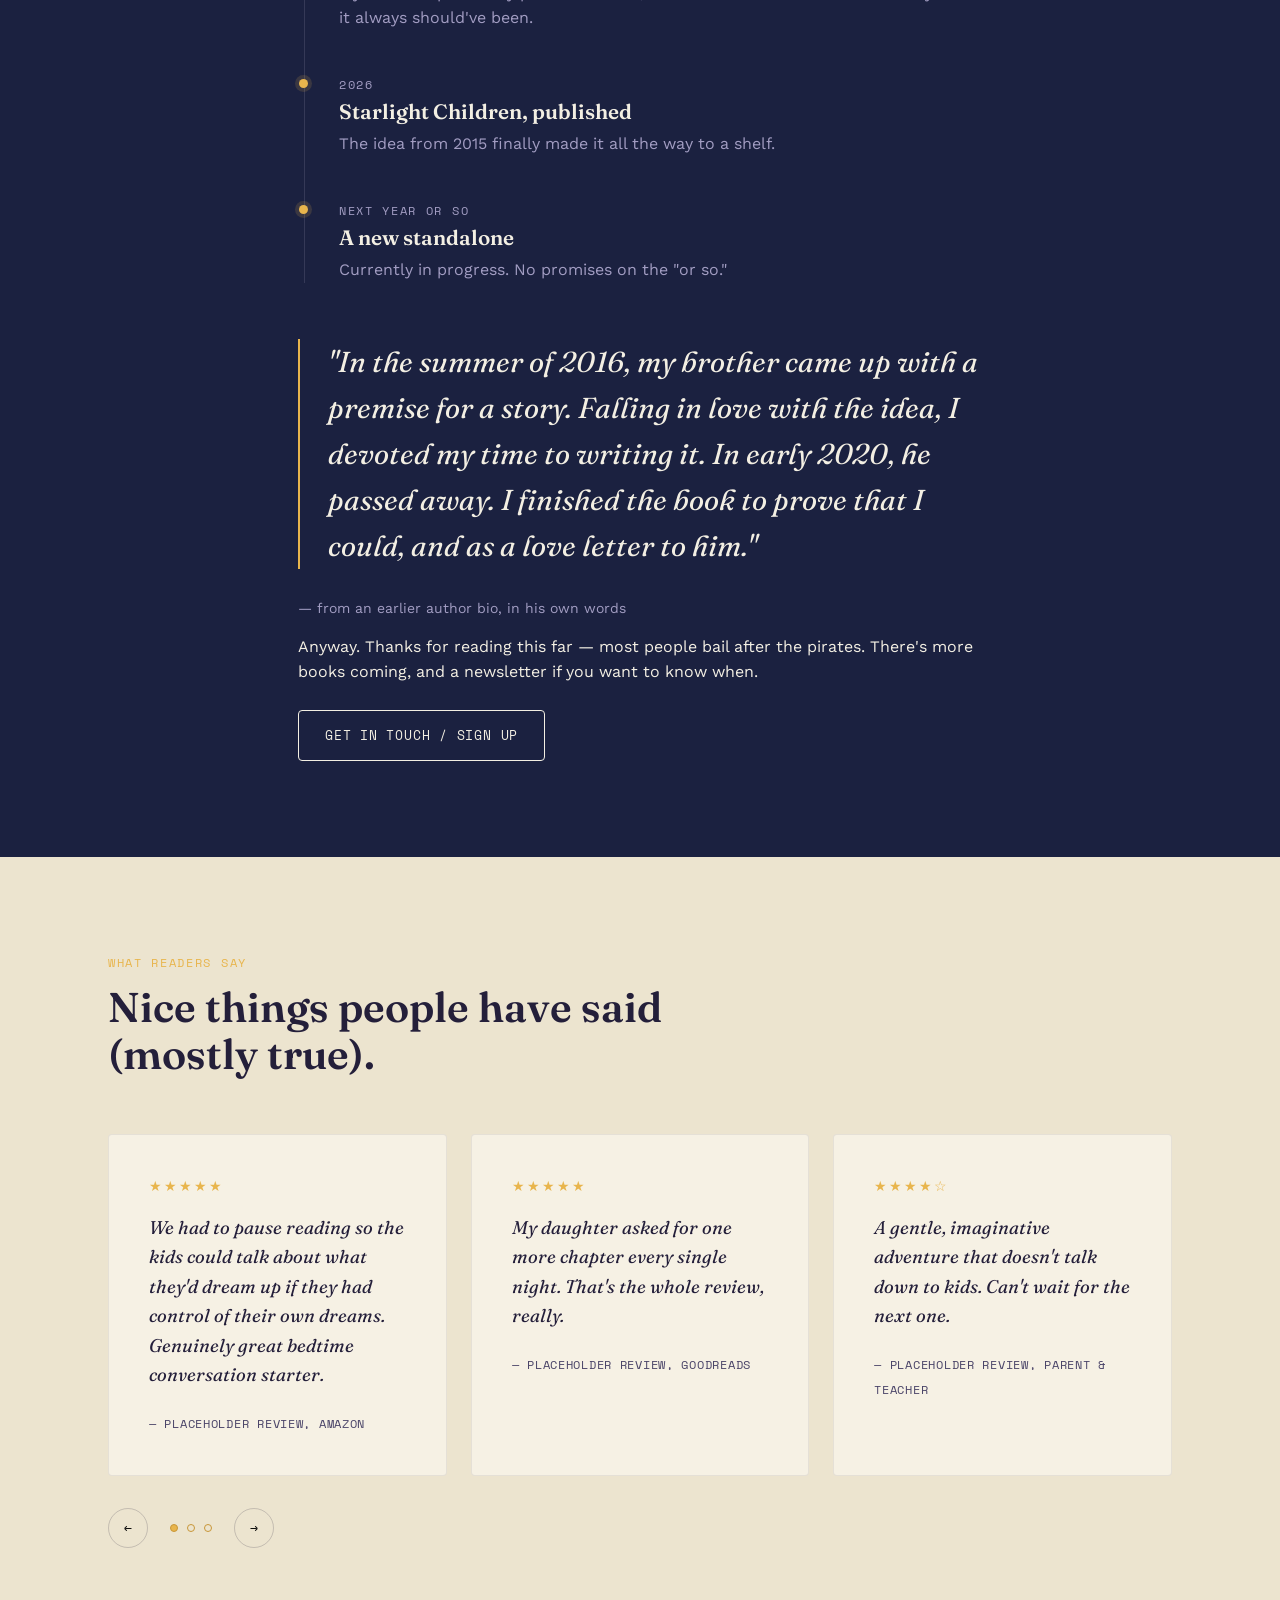
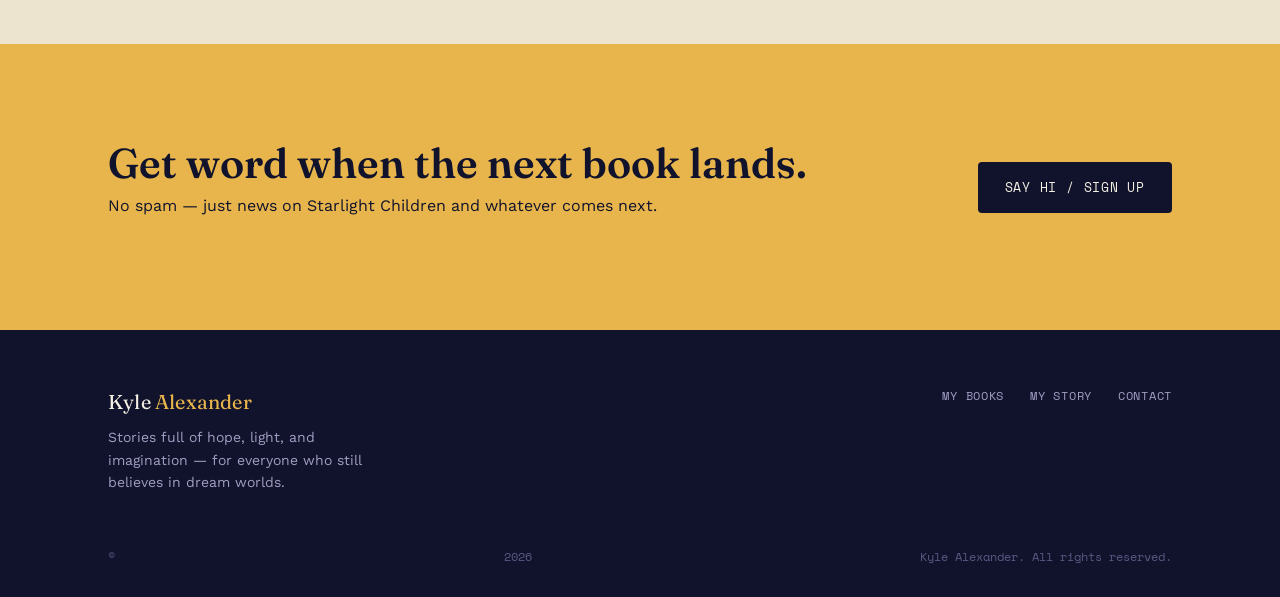
==== commit 4f1d29a9: "updated front-page timeline to include Kyle's input" ====
--- a/index.html
+++ b/index.html
@@ -82,15 +82,62 @@
     <p class="eyebrow reveal">My story</p>
     <h2 class="reveal">The (abridged) story of me.</h2>
 
-    <p class="lede reveal">I'm from northwestern Pennsylvania, I write full-time now (or at least I'm trying to make "full-time" a real sentence and not just a goal), and most of what I write is meant to be read out loud — the kind of book you end up doing voices for.</p>
-
-    <p class="reveal">Before any of it was books, it was just my family trading ideas back and forth — someone would throw out a "what if," and someone else would run with it. Writing, honestly, is just me continuing that habit by myself, badly, at 11pm.</p>
-
-    <p class="reveal aside-note-dark">Okay, here's the part that isn't a joke.</p>
-
-    <p class="pull-quote reveal">"In the summer of 2016, my brother came up with a premise for a story. Falling in love with the idea, I devoted my time to writing it. In early 2020, he passed away. I finished the book to prove that I could, and as a love letter to him."</p>
-
-    <p class="reveal">That book is Kingdom of Dreams. It's co-credited to my brother Alexander, because it was his idea before it was mine, and finishing it stopped being optional the day he died. Everything I write now, I write a little bit for both of us.</p>
+    <p class="lede reveal">I'm from northwestern Pennsylvania, I write full-time now (or at least I'm trying to make "full-time" a real sentence and not just a goal), and most of what I write is meant to be read out loud — the kind of book you end up doing voices for. Here's how I actually got here.</p>
+
+    <div class="timeline reveal" style="margin-top:56px;">
+
+      <div class="timeline-item">
+        <p class="eyebrow">Elementary school</p>
+        <h3>A story, and a teacher who liked it</h3>
+        <p>I wrote a story young enough that I don't fully remember writing it, but a teacher liked it enough to have me type it up. Peaked early, some might say.</p>
+      </div>
+
+      <div class="timeline-item">
+        <p class="eyebrow">2010</p>
+        <h3>A text in the middle of the night</h3>
+        <p>A friend texted me late one night asking for a story. I wrote her one. She read it and told me flat-out it was good, and that I needed to actually keep writing. I believed her.</p>
+      </div>
+
+      <div class="timeline-item">
+        <p class="eyebrow">2015</p>
+        <h3>The first idea for Starlight Children</h3>
+        <p>Long before it was anywhere close to a book, Starlight Children started as just an idea I couldn't put down.</p>
+      </div>
+
+      <div class="timeline-item">
+        <p class="eyebrow">2017</p>
+        <h3>My brother hands me an idea</h3>
+        <p>My brother Alexander came up with the premise for what would become Kingdom of Dreams. I fell in love with it and started writing.</p>
+      </div>
+
+      <div class="timeline-item">
+        <p class="eyebrow">2020</p>
+        <h3>Alexander passes away</h3>
+        <p>Finishing his story stopped being a someday project and became something I needed to do — to prove I could, and for him.</p>
+      </div>
+
+      <div class="timeline-item">
+        <p class="eyebrow">2023</p>
+        <h3>Kingdom of Dreams, published</h3>
+        <p>My first independently published book, co-credited to Alexander — the way it always should've been.</p>
+      </div>
+
+      <div class="timeline-item">
+        <p class="eyebrow">2026</p>
+        <h3>Starlight Children, published</h3>
+        <p>The idea from 2015 finally made it all the way to a shelf.</p>
+      </div>
+
+      <div class="timeline-item">
+        <p class="eyebrow">Next year or so</p>
+        <h3>A new standalone</h3>
+        <p>Currently in progress. No promises on the "or so."</p>
+      </div>
+
+    </div>
+
+    <p class="pull-quote reveal" style="margin-top:56px;">"In the summer of 2016, my brother came up with a premise for a story. Falling in love with the idea, I devoted my time to writing it. In early 2020, he passed away. I finished the book to prove that I could, and as a love letter to him."</p>
+    <p class="reveal" style="color:var(--muted); font-size:14px; margin-top:-20px;">— from an earlier author bio, in his own words</p>
 
     <p class="reveal">Anyway. Thanks for reading this far — most people bail after the pirates. There's more books coming, and a newsletter if you want to know when.</p>
 
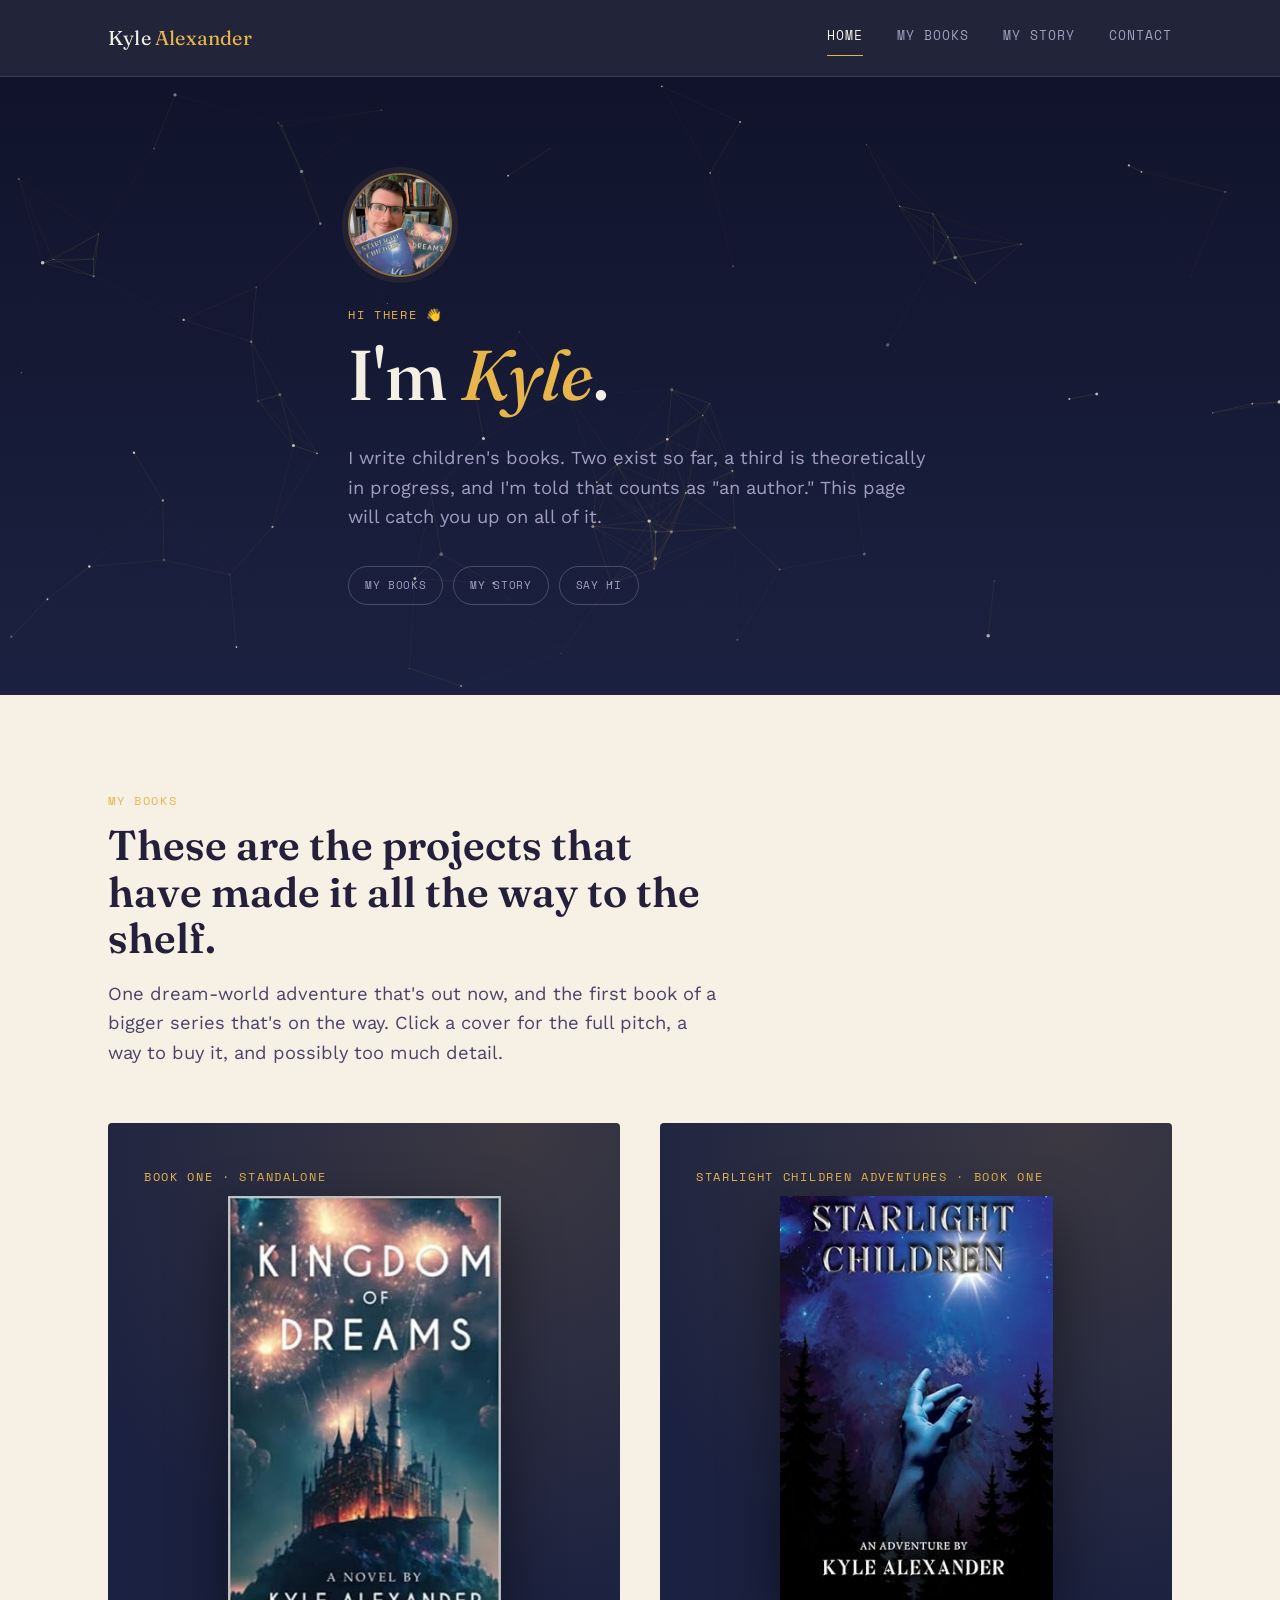
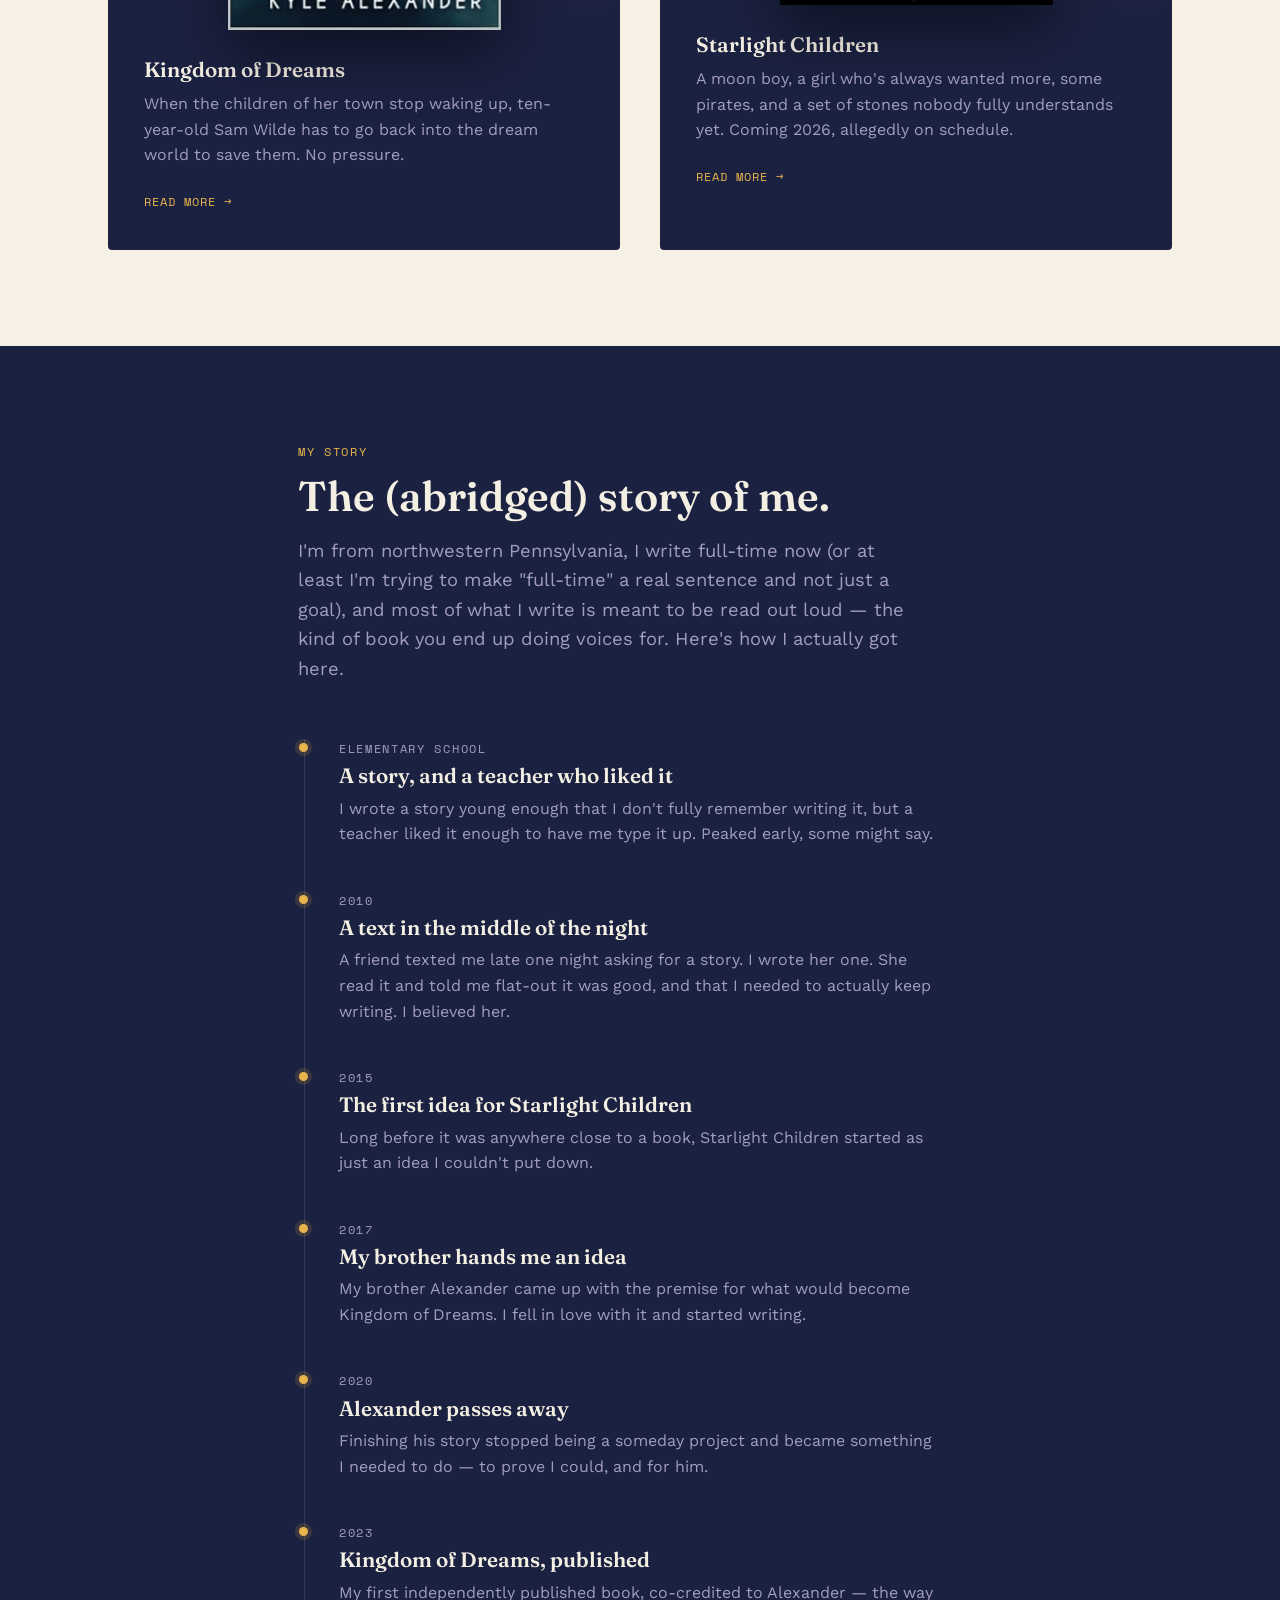
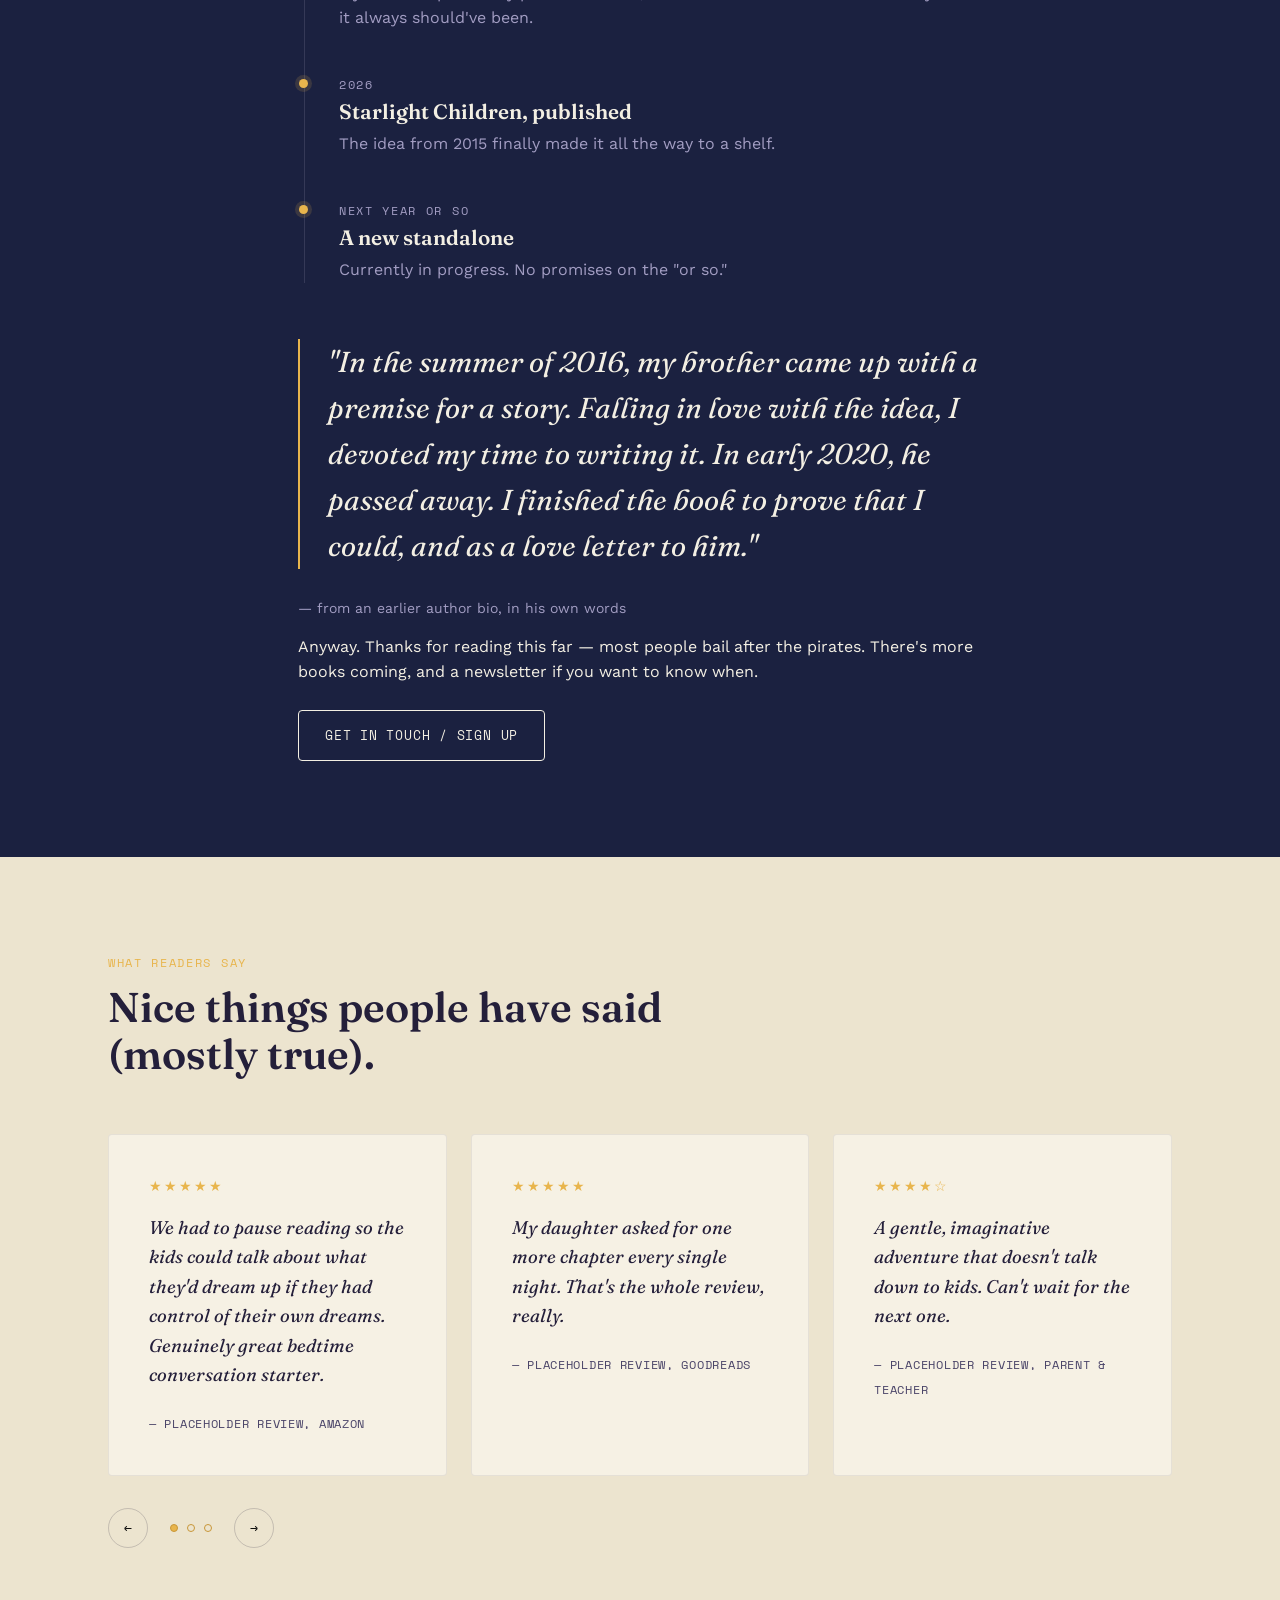
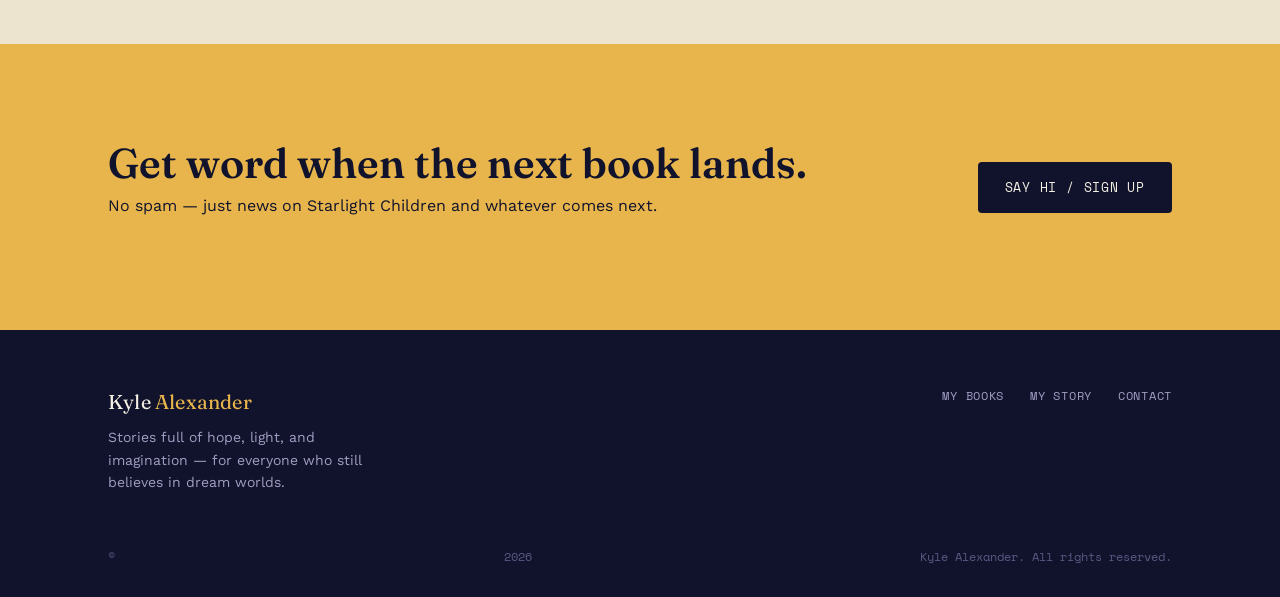
==== commit 057dfd8e: "updated form backend to forward mail." ====
--- a/index.html
+++ b/index.html
@@ -15,15 +15,15 @@
 
 <nav class="site-nav">
   <div class="wrap">
-    <a href="index.html" class="brand">Kyle <span>Alexander</span></a>
+    <a href="/" class="brand">Kyle <span>Alexander</span></a>
     <button class="nav-toggle" aria-label="Toggle menu" aria-expanded="false">
       <span></span><span></span><span></span>
     </button>
     <div class="nav-links">
-      <a href="index.html" class="active">Home</a>
-      <a href="index.html#books">My Books</a>
-      <a href="index.html#story">My Story</a>
-      <a href="contact.html">Contact</a>
+      <a href="/" class="active">Home</a>
+      <a href="/#books">My Books</a>
+      <a href="/#story">My Story</a>
+      <a href="/contact">Contact</a>
     </div>
   </div>
 </nav>
@@ -40,7 +40,7 @@
     <div class="jump-row reveal">
       <a href="#books" class="jump-pill">My books</a>
       <a href="#story" class="jump-pill">My story</a>
-      <a href="contact.html" class="jump-pill">Say hi</a>
+      <a href="/contact" class="jump-pill">Say hi</a>
     </div>
   </div>
 </header>
@@ -54,7 +54,7 @@
     </div>
 
     <div class="book-grid">
-      <a href="kingdom-of-dreams.html" class="book-card reveal">
+      <a href="/kingdom-of-dreams" class="book-card reveal">
         <p class="eyebrow">Book One · Standalone</p>
         <div class="cover-wrap">
           <img class="cover" src="assets/kingdom-of-dreams.jpg" alt="Kingdom of Dreams book cover">
@@ -64,7 +64,7 @@
         <span class="go">Read more <span class="arrow">→</span></span>
       </a>
 
-      <a href="starlight-children.html" class="book-card reveal">
+      <a href="/starlight-children" class="book-card reveal">
         <p class="eyebrow">Starlight Children Adventures · Book One</p>
         <div class="cover-wrap">
           <img class="cover" src="assets/starlight-children.jpg" alt="Starlight Children book cover">
@@ -142,7 +142,7 @@
     <p class="reveal">Anyway. Thanks for reading this far — most people bail after the pirates. There's more books coming, and a newsletter if you want to know when.</p>
 
     <div class="btn-row reveal">
-      <a href="contact.html" class="btn btn-outline">Get in touch / sign up</a>
+      <a href="/contact" class="btn btn-outline">Get in touch / sign up</a>
     </div>
   </div>
 </section>
@@ -204,7 +204,7 @@
       <h2>Get word when the next book lands.</h2>
       <p>No spam — just news on Starlight Children and whatever comes next.</p>
     </div>
-    <a href="contact.html" class="btn btn-primary">Say hi / sign up</a>
+    <a href="/contact" class="btn btn-primary">Say hi / sign up</a>
   </div>
 </section>
 
@@ -215,9 +215,9 @@
       <p style="max-width:32ch; font-size:14px;">Stories full of hope, light, and imagination — for everyone who still believes in dream worlds.</p>
     </div>
     <div class="footer-links">
-      <a href="index.html#books">My Books</a>
-      <a href="index.html#story">My Story</a>
-      <a href="contact.html">Contact</a>
+      <a href="/#books">My Books</a>
+      <a href="/#story">My Story</a>
+      <a href="/contact">Contact</a>
     </div>
   </div>
   <div class="wrap footer-fine">© <span id="year"></span> Kyle Alexander. All rights reserved.</div>
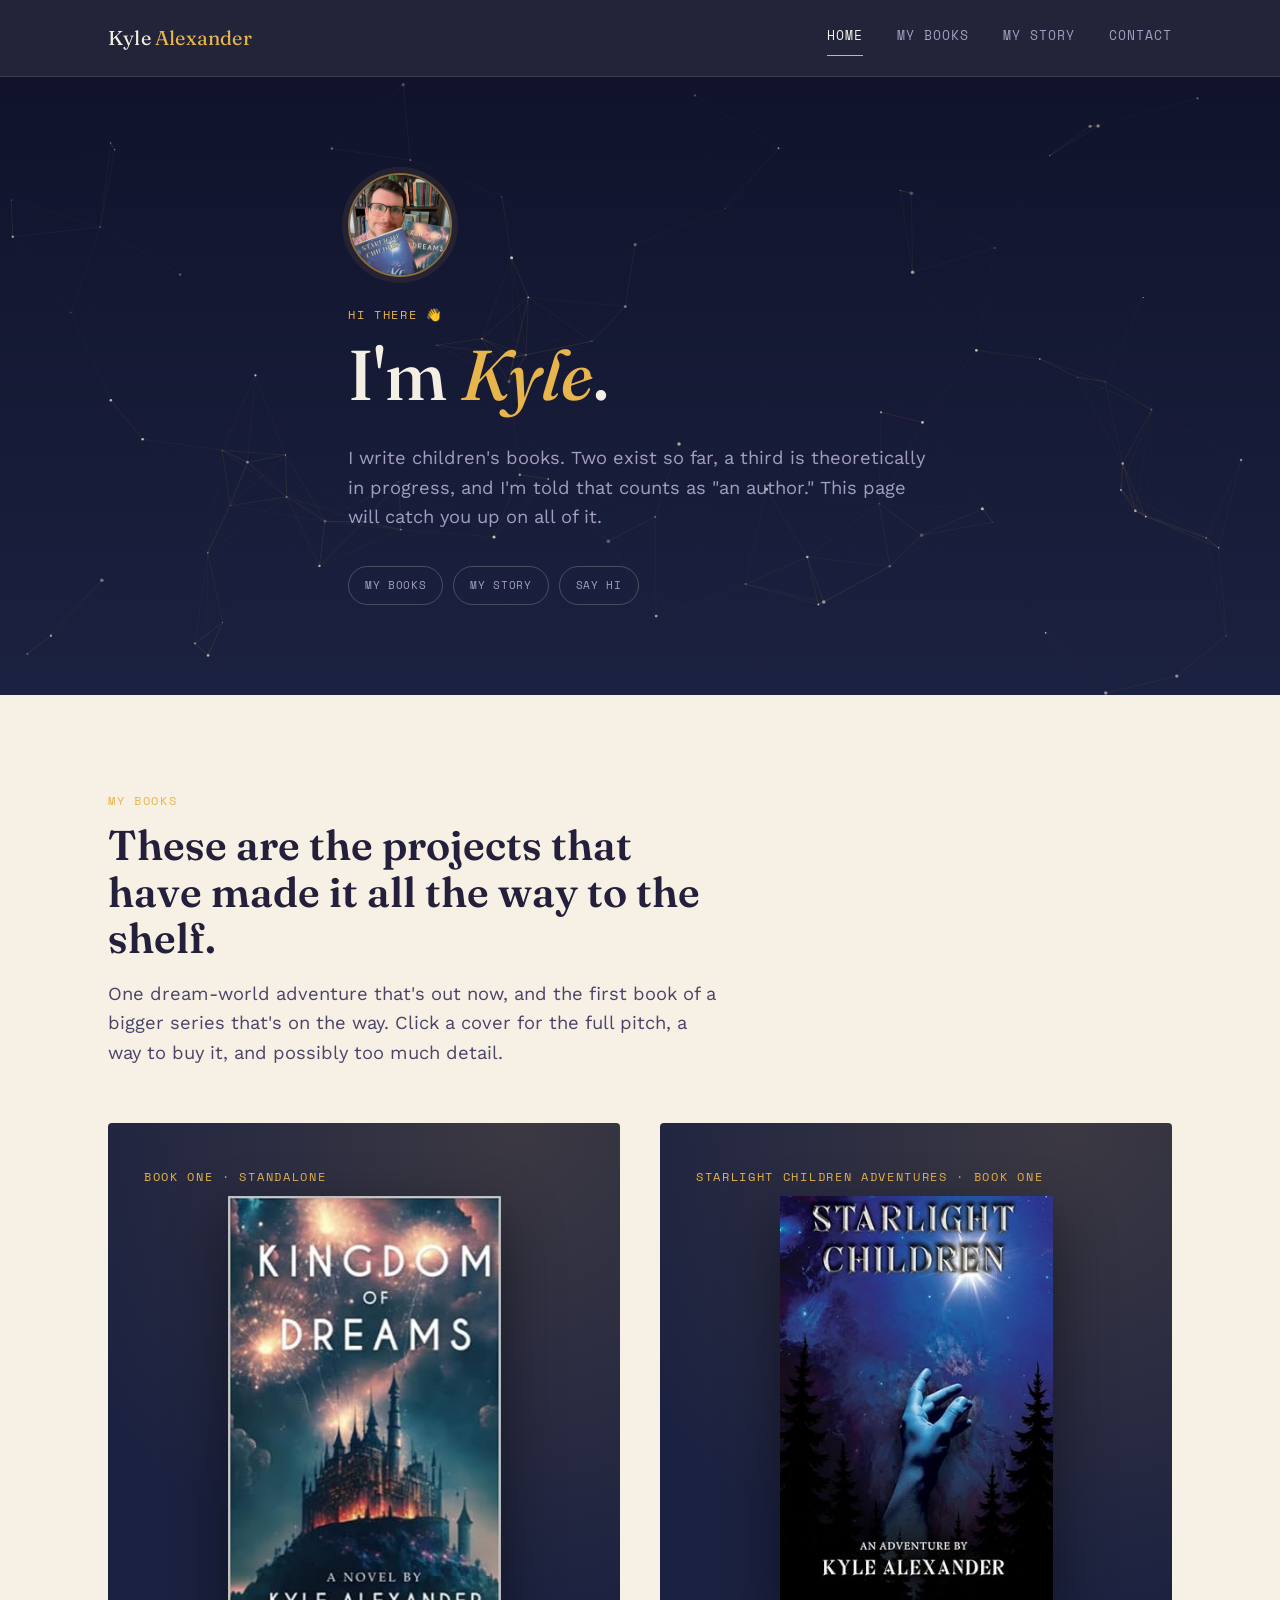
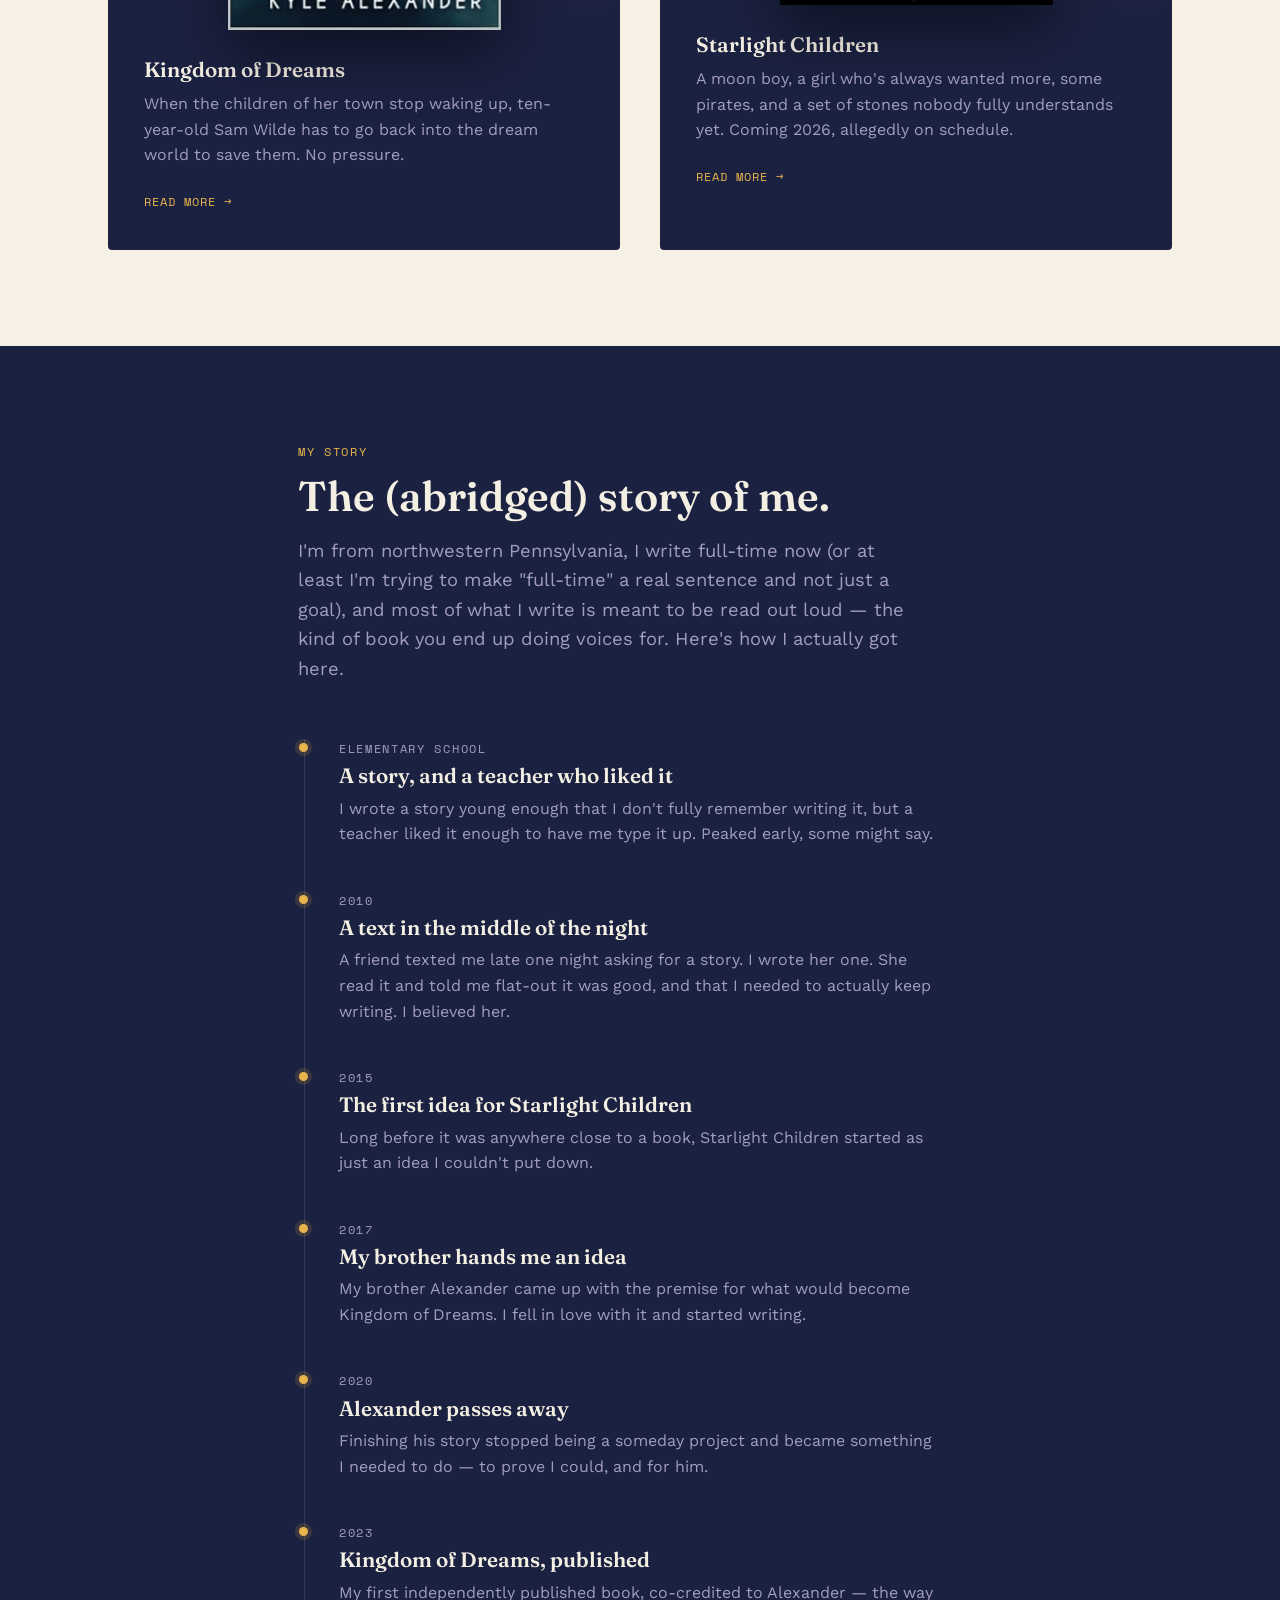
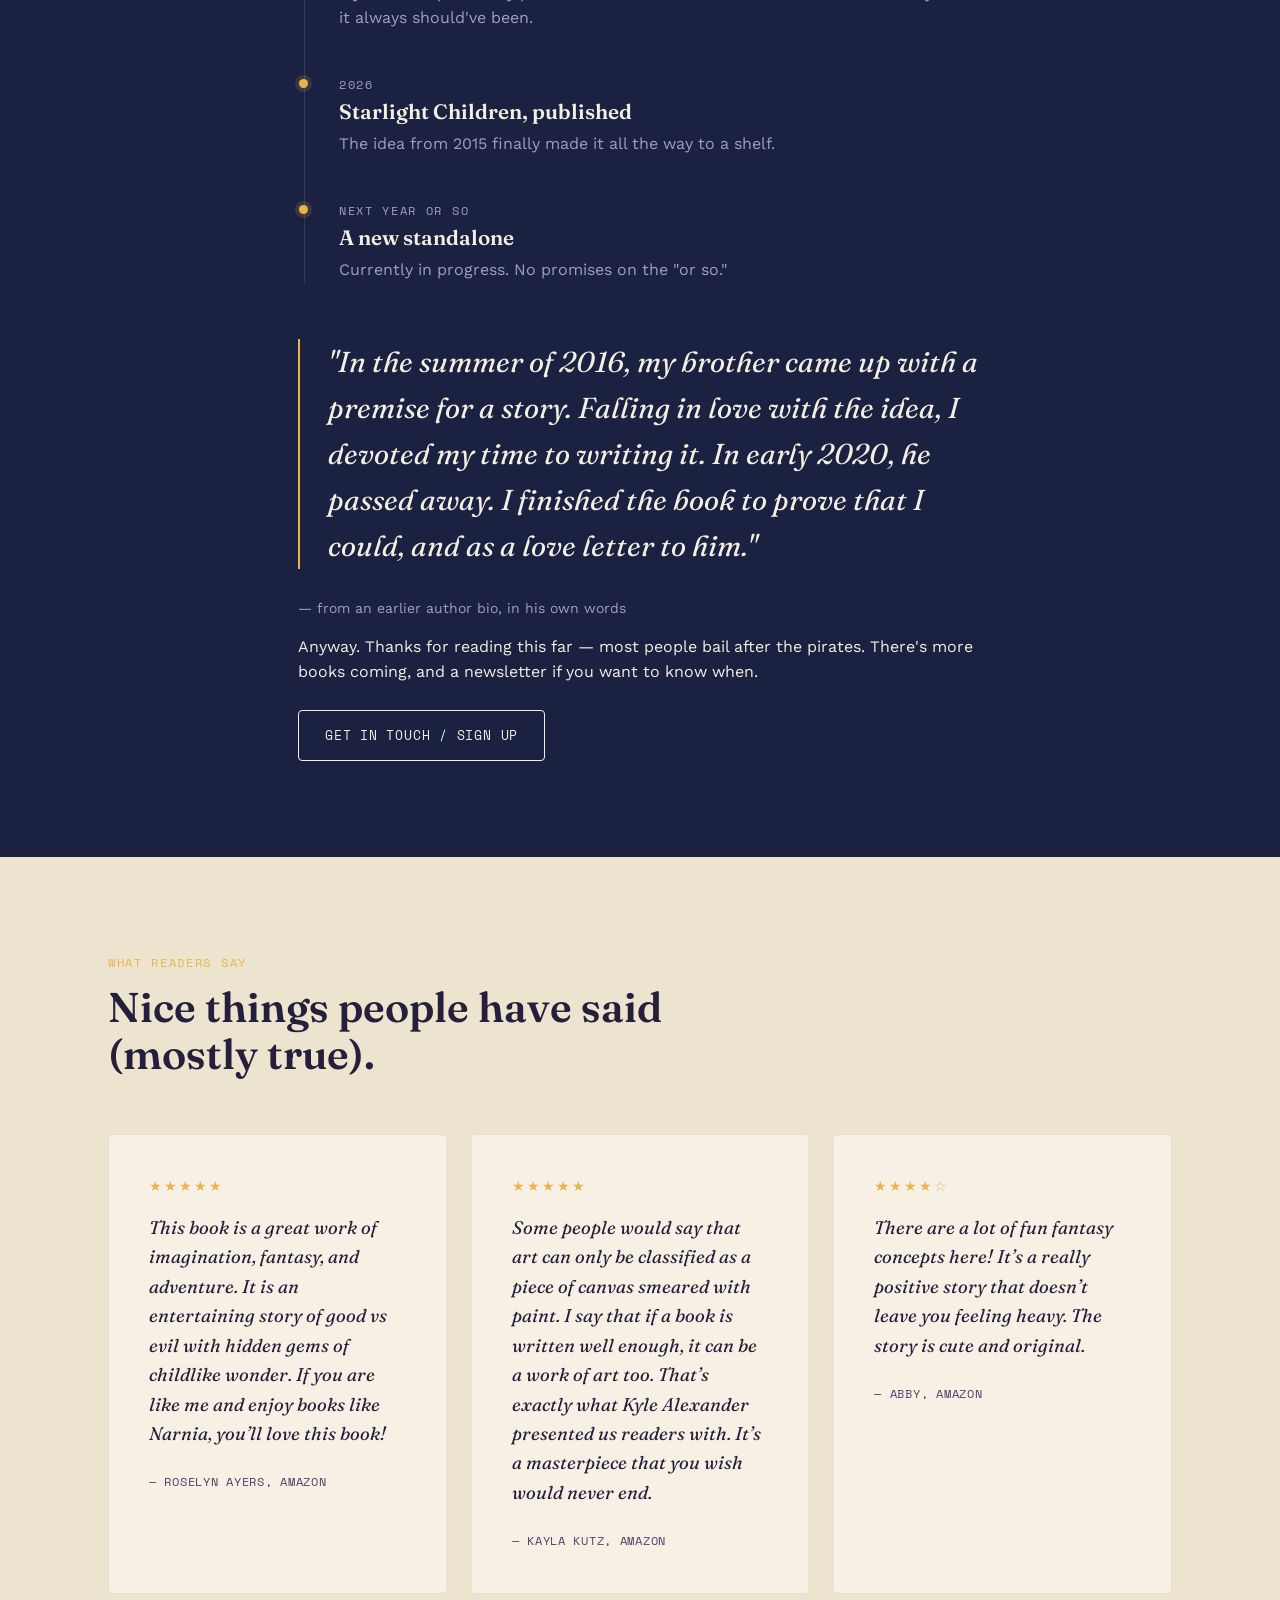
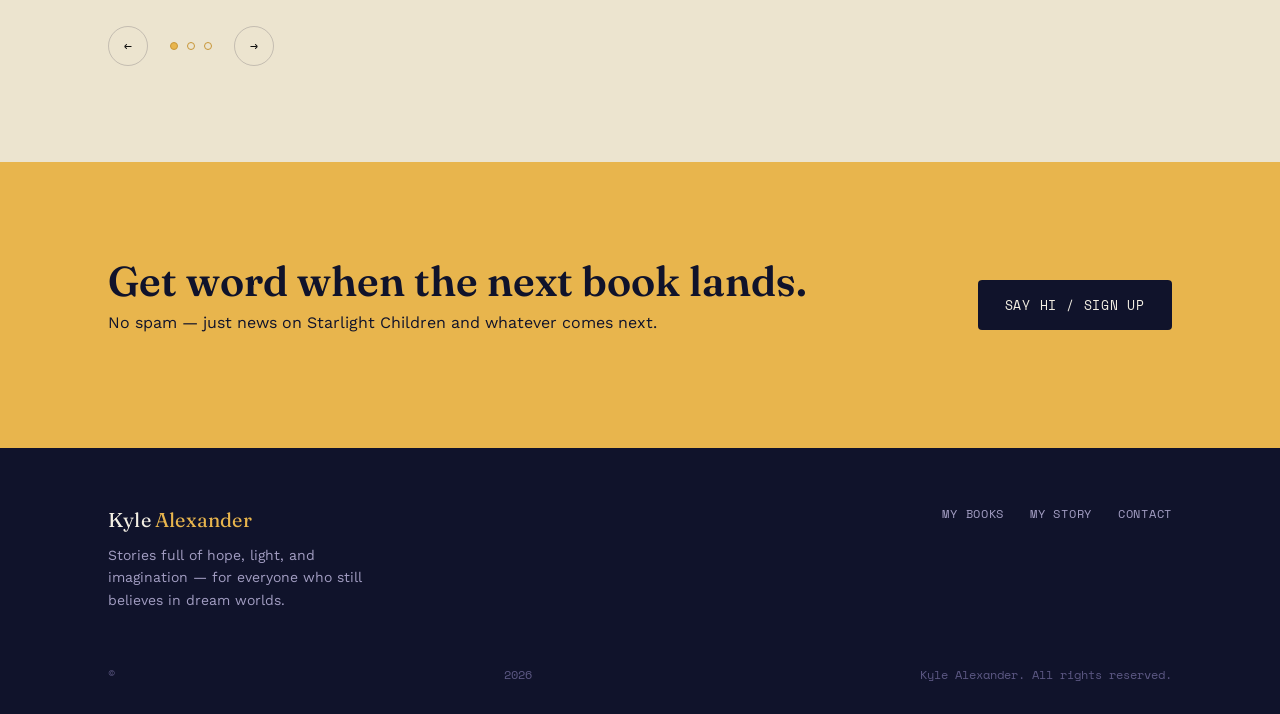
==== commit b40814aa: "updated amazon reviews to reflect actual reviews online" ====
--- a/index.html
+++ b/index.html
@@ -159,32 +159,32 @@
 
         <article class="testimonial">
           <p class="stars">★★★★★</p>
-          <blockquote>We had to pause reading so the kids could talk about what they'd dream up if they had control of their own dreams. Genuinely great bedtime conversation starter.</blockquote>
-          <cite>— Placeholder review, Amazon</cite>
-        </article>
-
-        <article class="testimonial">
-          <p class="stars">★★★★★</p>
-          <blockquote>My daughter asked for one more chapter every single night. That's the whole review, really.</blockquote>
-          <cite>— Placeholder review, Goodreads</cite>
+          <blockquote>This book is a great work of imagination, fantasy, and adventure. It is an entertaining story of good vs evil with hidden gems of childlike wonder. If you are like me and enjoy books like Narnia, you’ll love this book!</blockquote>
+          <cite>— Roselyn Ayers, Amazon</cite>
+        </article>
+
+        <article class="testimonial">
+          <p class="stars">★★★★★</p>
+          <blockquote>Some people would say that art can only be classified as a piece of canvas smeared with paint. I say that if a book is written well enough, it can be a work of art too. That’s exactly what Kyle Alexander presented us readers with. It’s a masterpiece that you wish would never end.</blockquote>
+          <cite>— Kayla Kutz, Amazon</cite>
         </article>
 
         <article class="testimonial">
           <p class="stars">★★★★☆</p>
-          <blockquote>A gentle, imaginative adventure that doesn't talk down to kids. Can't wait for the next one.</blockquote>
-          <cite>— Placeholder review, parent &amp; teacher</cite>
-        </article>
-
-        <article class="testimonial">
-          <p class="stars">★★★★★</p>
-          <blockquote>The kind of book you find yourself thinking about long after the last page. Beautifully hopeful.</blockquote>
-          <cite>— Placeholder review, Amazon</cite>
-        </article>
-
-        <article class="testimonial">
-          <p class="stars">★★★★★</p>
-          <blockquote>Read it in three sittings with my nephew. He's already asking when Starlight Children comes out.</blockquote>
-          <cite>— Placeholder review, Goodreads</cite>
+          <blockquote> There are a lot of fun fantasy concepts here! It’s a really positive story that doesn’t leave you feeling heavy. The story is cute and original.</blockquote>
+          <cite>— Abby, Amazon</cite>
+        </article>
+
+        <article class="testimonial">
+          <p class="stars">★★★★★</p>
+          <blockquote>This is such an incredible story that's full of adventure, fantastical beings, unlikely hero's and friendships that are stronger than the toughest challenges. </blockquote>
+          <cite>— Janessa Ginder, Amazon</cite>
+        </article>
+
+        <article class="testimonial">
+          <p class="stars">★★★★★</p>
+          <blockquote>If you enjoy sci-fi adventures with strong character development, imaginative settings, and a hint of romance, Starlight Children is definitely worth the read.</blockquote>
+          <cite>— Jenna C, Amazon</cite>
         </article>
 
       </div>
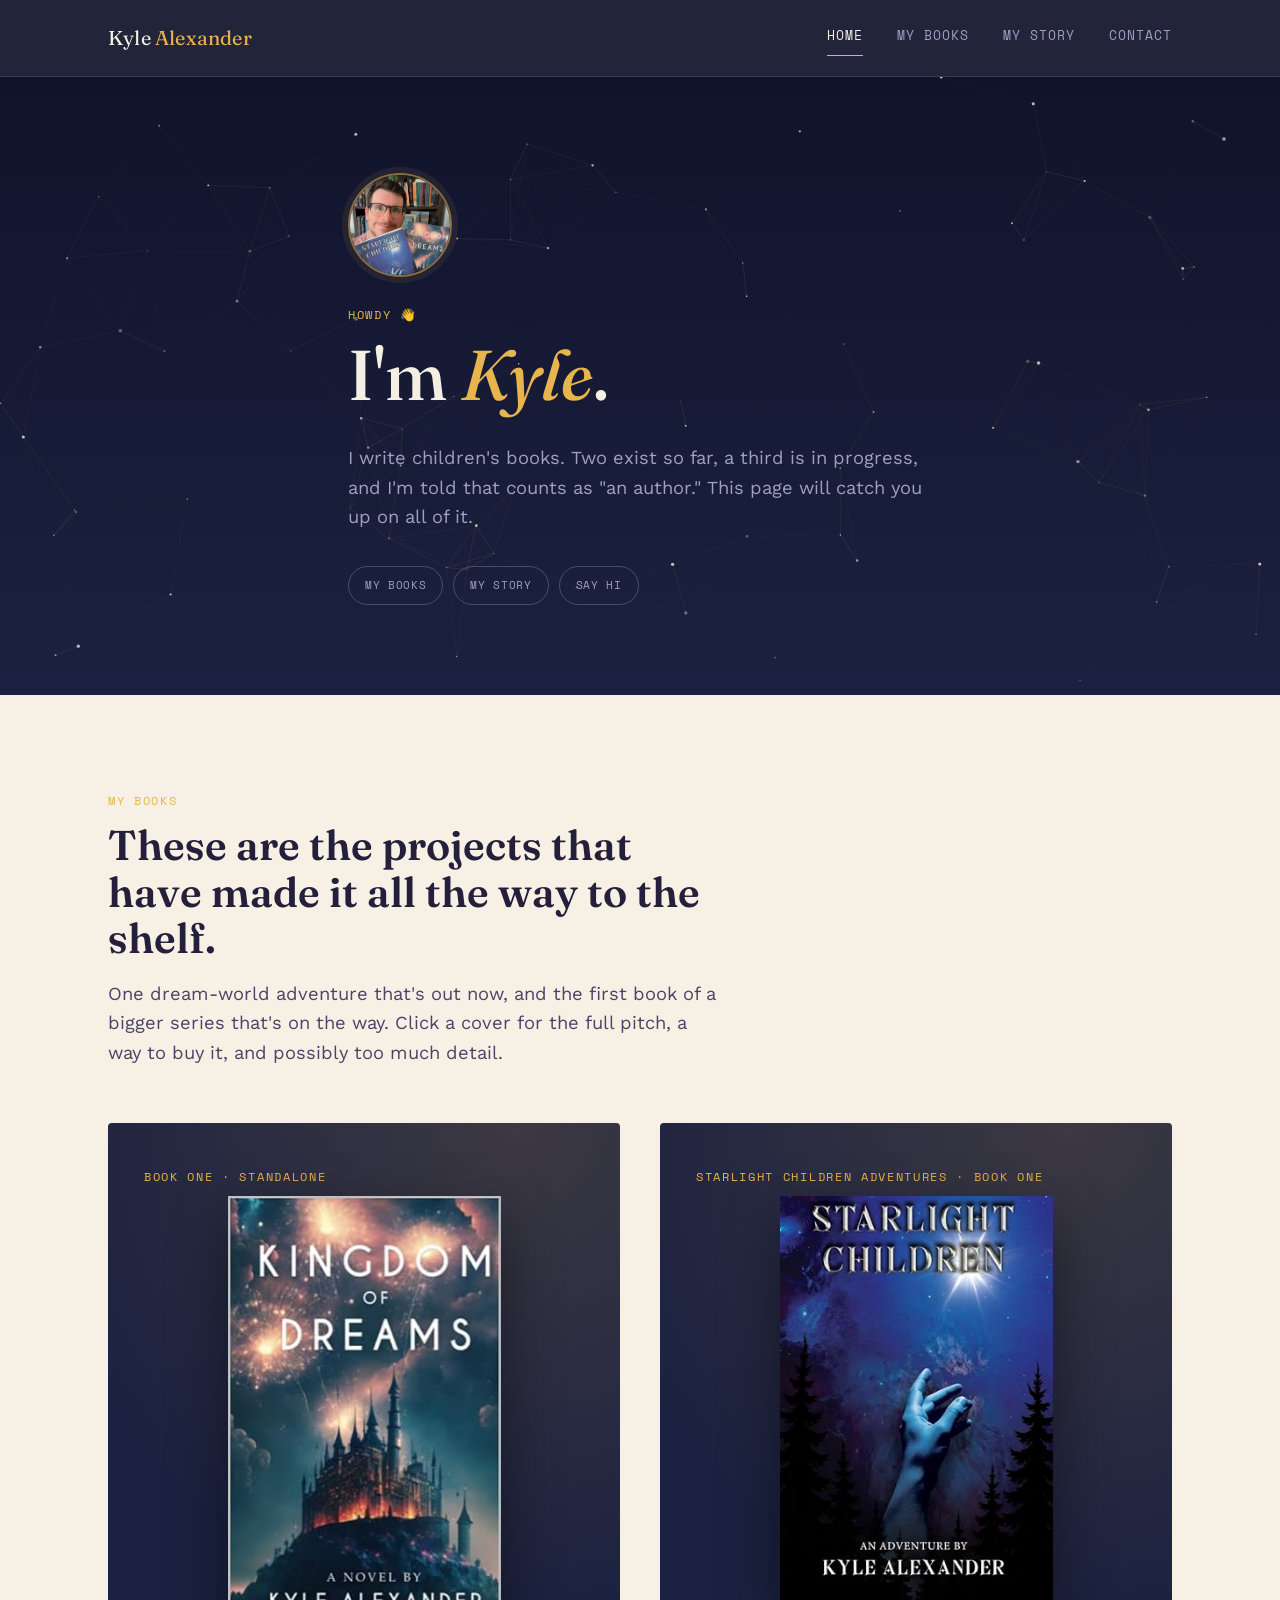
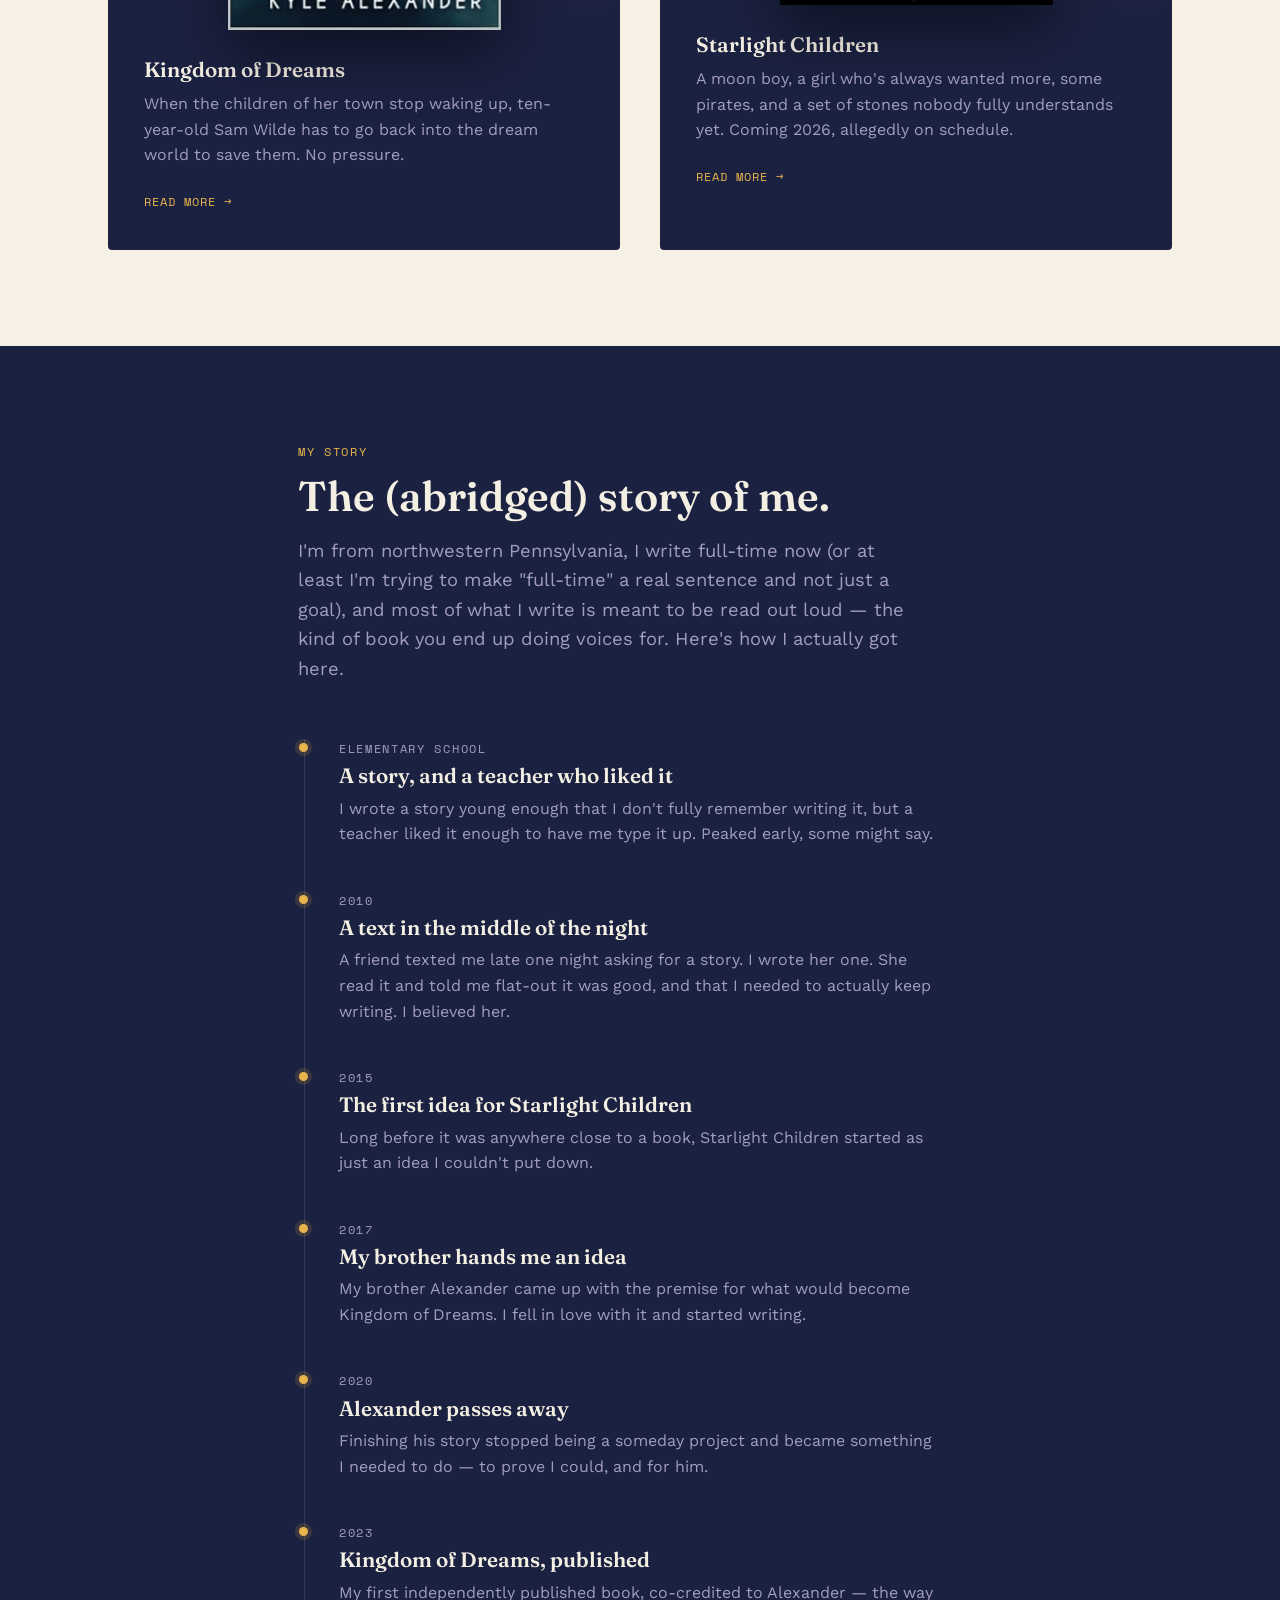
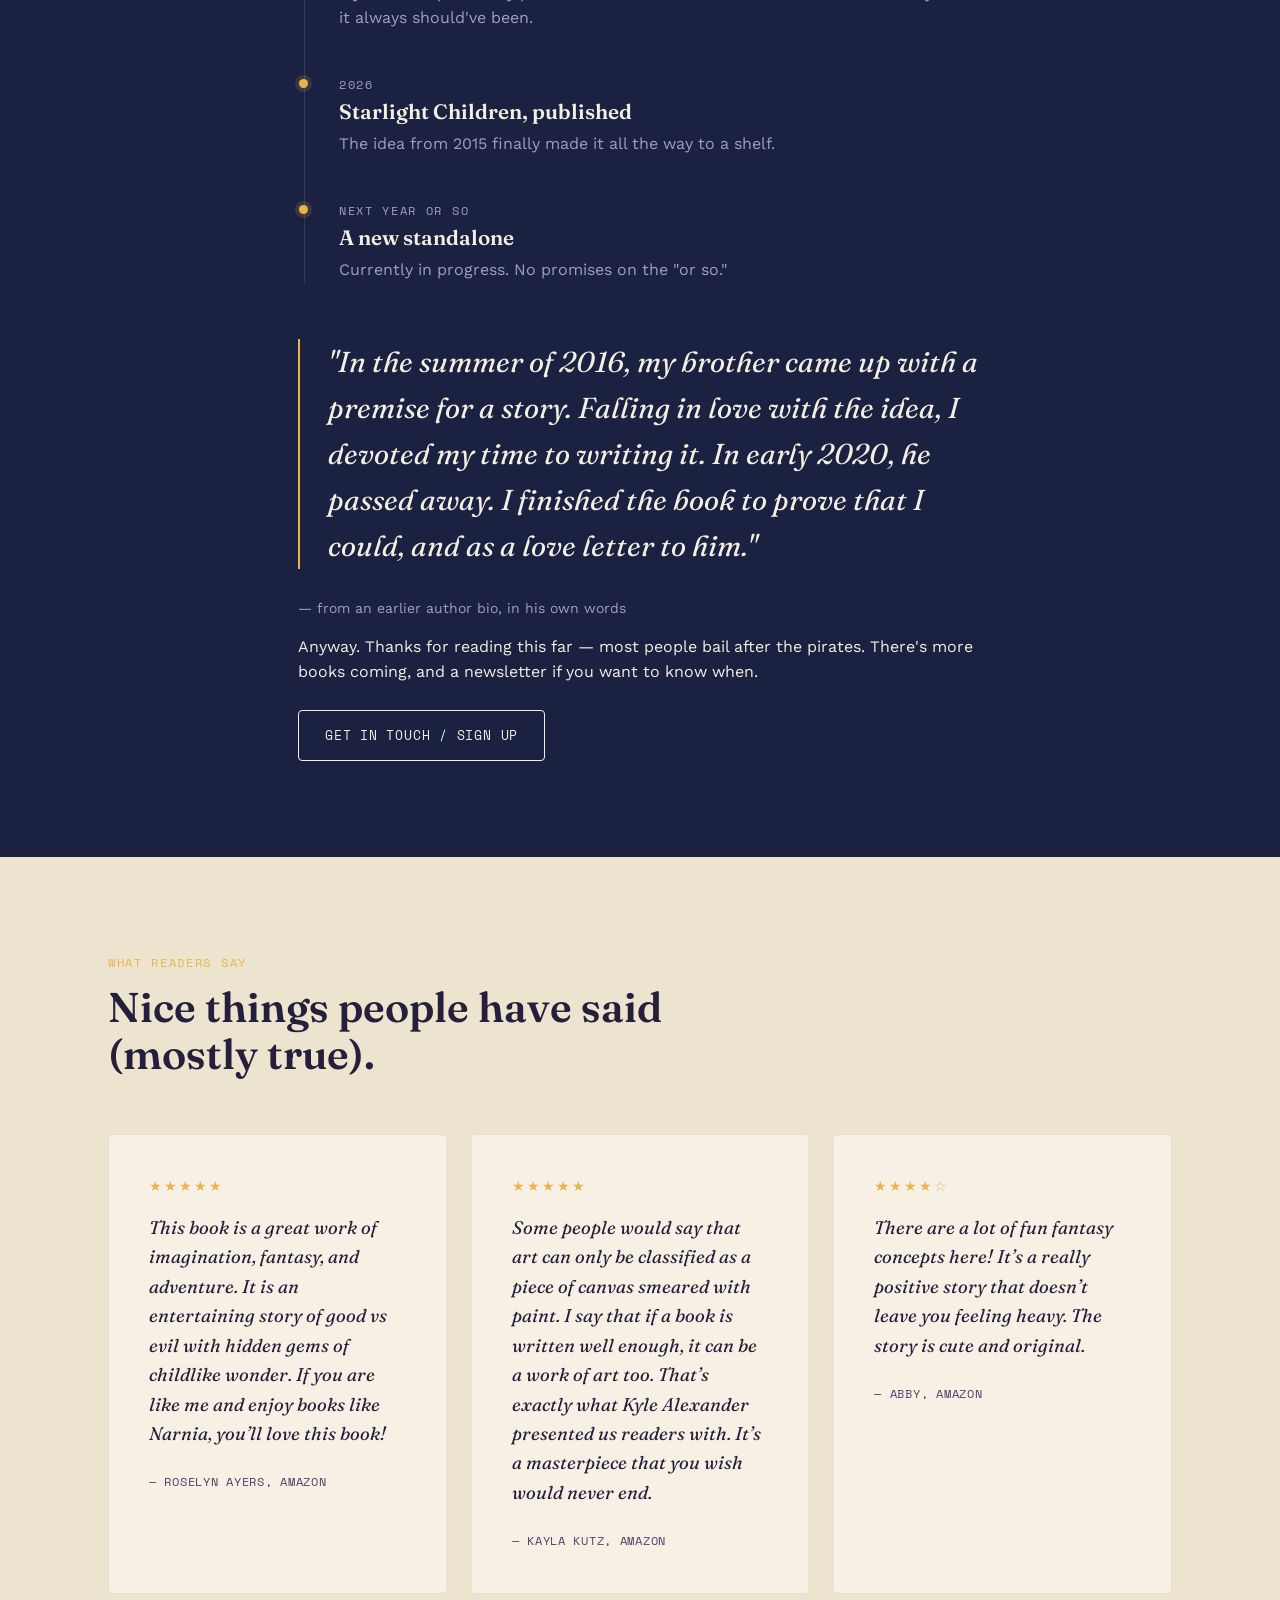
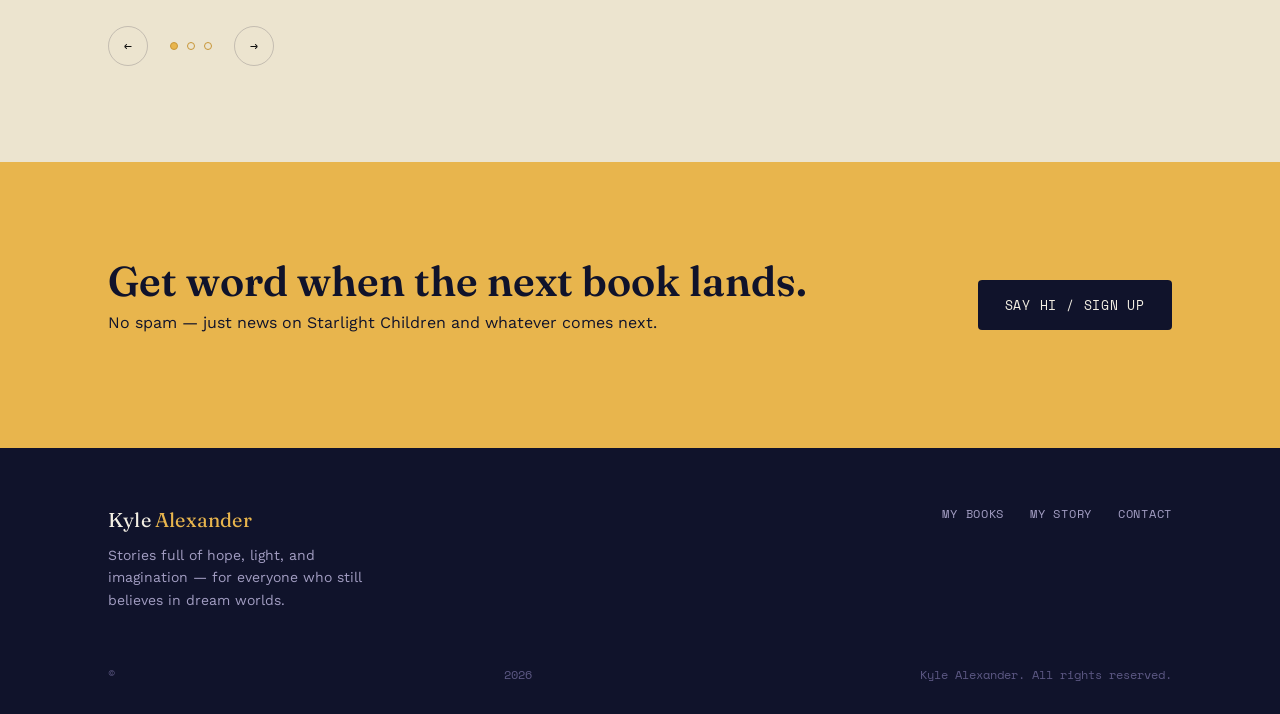
==== commit 35c05fed: "Minor language tweaks on front page" ====
--- a/index.html
+++ b/index.html
@@ -34,9 +34,9 @@
     <div class="portrait-avatar reveal">
       <img src="assets/kyle-alexander.png" alt="Kyle Alexander">
     </div>
-    <p class="eyebrow reveal">Hi there 👋</p>
+    <p class="eyebrow reveal">Howdy 👋</p>
     <h1 class="reveal">I'm <em>Kyle</em>.</h1>
-    <p class="lede reveal">I write children's books. Two exist so far, a third is theoretically in progress, and I'm told that counts as "an author." This page will catch you up on all of it.</p>
+    <p class="lede reveal">I write children's books. Two exist so far, a third is in progress, and I'm told that counts as "an author." This page will catch you up on all of it.</p>
     <div class="jump-row reveal">
       <a href="#books" class="jump-pill">My books</a>
       <a href="#story" class="jump-pill">My story</a>
